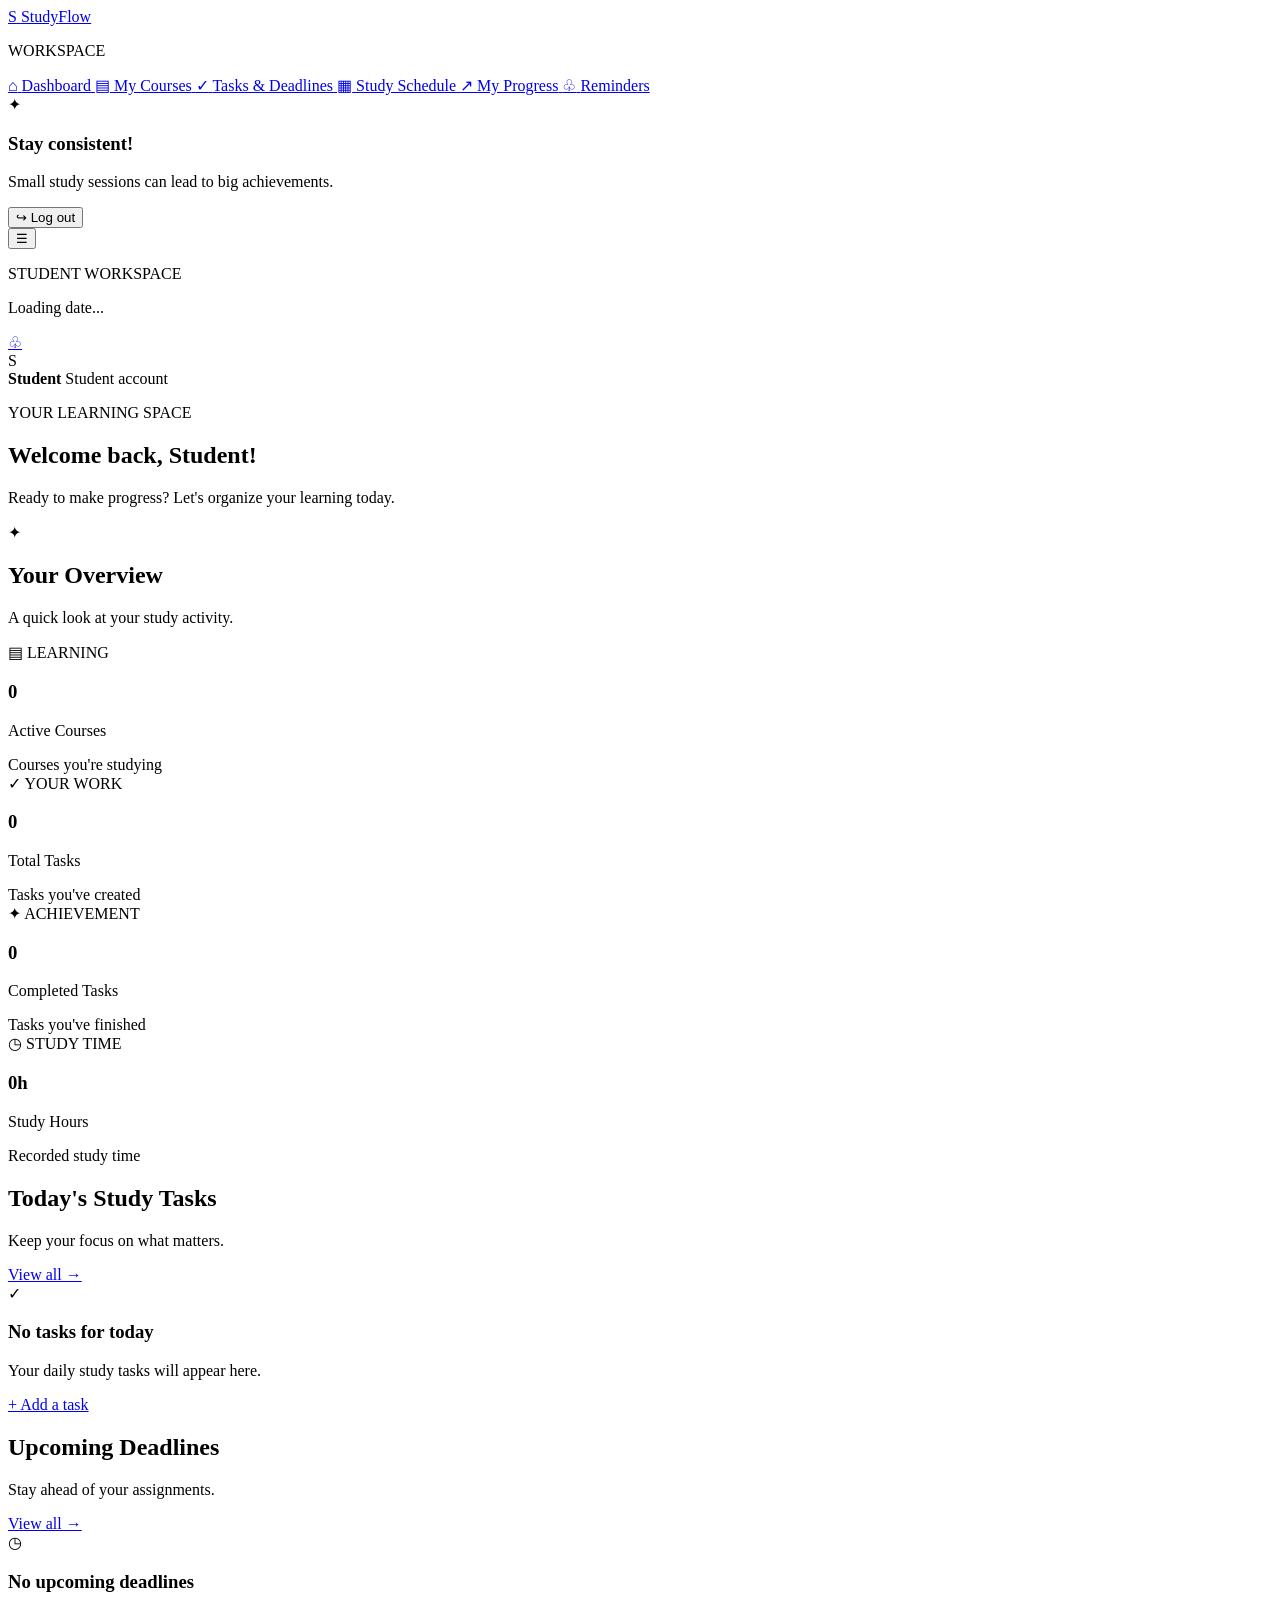
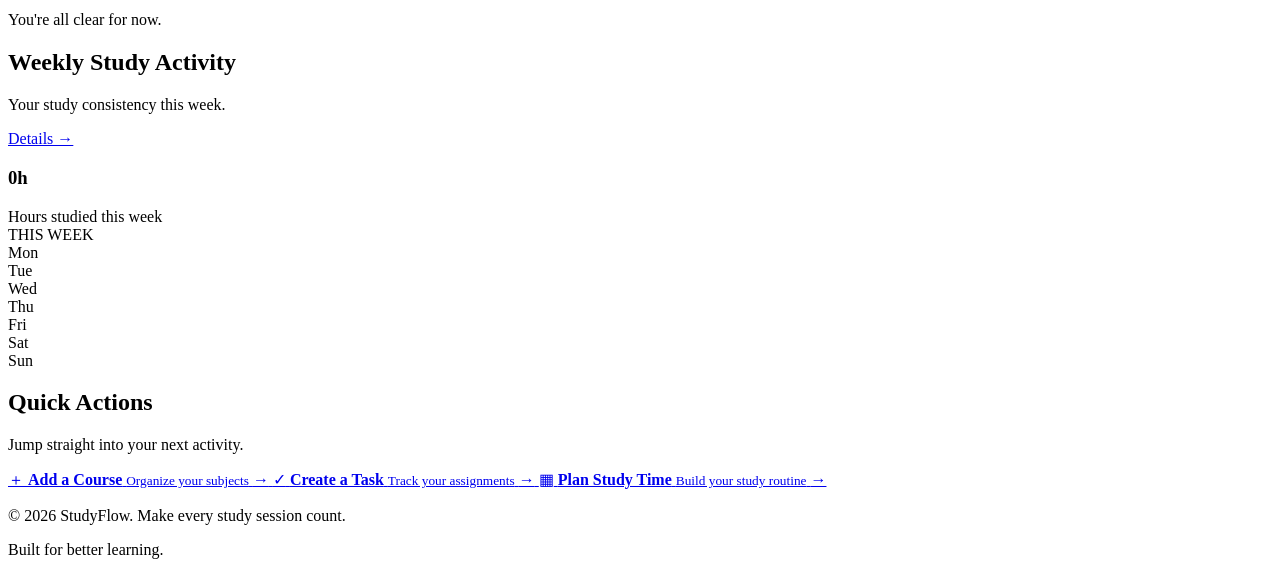
==== pages/dashboard.html @ 158f88f8 "pages of my project" ====
<!DOCTYPE html>
<html lang="en">
<head>
    <meta charset="UTF-8">
    <meta name="viewport" content="width=device-width, initial-scale=1.0">
    <meta name="description" content="Your personal StudyFlow student dashboard.">
    <title>Dashboard | StudyFlow</title>

    <link rel="stylesheet" href="../css/style.css">
    <link rel="stylesheet" href="../css/components.css">
    <link rel="stylesheet" href="../css/dashboard.css">
    <link rel="stylesheet" href="../css/responsive.css">

    <script src="../js/storage.js" defer></script>
    <script src="../js/dashboard.js" defer></script>
</head>
<body class="dashboard-body">

    <div class="dashboard-layout">

        <aside class="sidebar" id="sidebar">
            <a href="../index.html" class="sidebar-brand">
                <span class="brand-mark">S</span>
                <span>Study<span class="brand-accent">Flow</span></span>
            </a>

            <div class="sidebar-section">
                <p class="sidebar-label">WORKSPACE</p>

                <nav class="sidebar-nav">
                    <a href="dashboard.html" class="nav-link active">
                        <span class="nav-icon">⌂</span>
                        <span>Dashboard</span>
                    </a>

                    <a href="courses.html" class="nav-link">
                        <span class="nav-icon">▤</span>
                        <span>My Courses</span>
                    </a>

                    <a href="tasks.html" class="nav-link">
                        <span class="nav-icon">✓</span>
                        <span>Tasks & Deadlines</span>
                    </a>

                    <a href="schedule.html" class="nav-link">
                        <span class="nav-icon">▦</span>
                        <span>Study Schedule</span>
                    </a>

                    <a href="progress.html" class="nav-link">
                        <span class="nav-icon">↗</span>
                        <span>My Progress</span>
                    </a>

                    <a href="reminders.html" class="nav-link">
                        <span class="nav-icon">♧</span>
                        <span>Reminders</span>
                    </a>
                </nav>
            </div>

            <div class="sidebar-bottom">
                <div class="sidebar-help">
                    <div class="help-icon">✦</div>
                    <h3>Stay consistent!</h3>
                    <p>Small study sessions can lead to big achievements.</p>
                </div>

                <button class="logout-button" id="logout-button" type="button">
                    <span class="nav-icon">↪</span>
                    <span>Log out</span>
                </button>
            </div>
        </aside>


        <main class="dashboard-main">

            <header class="dashboard-topbar">
                <div class="topbar-left">
                    <button class="menu-toggle" id="menu-toggle"
                            type="button" aria-label="Toggle navigation">
                        ☰
                    </button>

                    <div>
                        <p class="topbar-eyebrow">STUDENT WORKSPACE</p>
                        <p class="topbar-date" id="current-date">Loading date...</p>
                    </div>
                </div>

                <div class="topbar-right">
                    <a href="reminders.html" class="notification-button"
                        aria-label="View reminders">♧</a>

                    <div class="profile-mini">
                        <div class="profile-avatar" id="profile-avatar">S</div>
                        <div class="profile-info">
                            <strong id="profile-name">Student</strong>
                            <span>Student account</span>
                        </div>
                    </div>
                </div>
            </header>

            <div class="dashboard-content">

                <section class="welcome-section">
                    <div>
                        <p class="section-eyebrow">YOUR LEARNING SPACE</p>
                        <h1>Welcome back, <span id="welcome-name">Student</span>!</h1>
                        <p class="welcome-description">
                            Ready to make progress? Let's organize your learning today.
                        </p>
                    </div>

                    <div class="welcome-decoration">
                        <span class="decoration-star">✦</span>
                        <span class="decoration-circle"></span>
                        <span class="decoration-line"></span>
                    </div>
                </section>


                <section class="overview-section">
                    <div class="section-heading">
                        <div>
                            <h2>Your Overview</h2>
                            <p>A quick look at your study activity.</p>
                        </div>
                    </div>

                    <div class="stats-grid">

                        <article class="stat-card">
                            <div class="stat-top">
                                <span class="stat-icon mint">▤</span>
                                <span class="stat-caption">LEARNING</span>
                            </div>
                            <h3 id="total-courses">0</h3>
                            <p>Active Courses</p>
                            <span class="stat-note">Courses you're studying</span>
                        </article>

                        <article class="stat-card">
                            <div class="stat-top">
                                <span class="stat-icon purple">✓</span>
                                <span class="stat-caption">YOUR WORK</span>
                            </div>
                            <h3 id="total-tasks">0</h3>
                            <p>Total Tasks</p>
                            <span class="stat-note">Tasks you've created</span>
                        </article>

                        <article class="stat-card">
                            <div class="stat-top">
                                <span class="stat-icon orange">✦</span>
                                <span class="stat-caption">ACHIEVEMENT</span>
                            </div>
                            <h3 id="completed-tasks">0</h3>
                            <p>Completed Tasks</p>
                            <span class="stat-note">Tasks you've finished</span>
                        </article>

                        <article class="stat-card">
                            <div class="stat-top">
                                <span class="stat-icon blue">◷</span>
                                <span class="stat-caption">STUDY TIME</span>
                            </div>
                            <h3 id="study-hours">0h</h3>
                            <p>Study Hours</p>
                            <span class="stat-note">Recorded study time</span>
                        </article>

                    </div>
                </section>

                <div class="dashboard-grid">

                    <section class="dashboard-panel today-panel">
                        <div class="panel-heading">
                            <div>
                                <h2>Today's Study Tasks</h2>
                                <p>Keep your focus on what matters.</p>
                            </div>
                            <a href="tasks.html" class="panel-link">View all →</a>
                        </div>

                        <div class="empty-state" id="today-empty">
                            <div class="empty-state-icon">✓</div>
                            <h3>No tasks for today</h3>
                            <p>Your daily study tasks will appear here.</p>
                            <a href="tasks.html" class="btn btn-primary">
                                + Add a task
                            </a>
                        </div>

                        <div class="task-list" id="today-task-list"></div>
                    </section>

                    <section class="dashboard-panel deadlines-panel">
                        <div class="panel-heading">
                            <div>
                                <h2>Upcoming Deadlines</h2>
                                <p>Stay ahead of your assignments.</p>
                            </div>
                            <a href="tasks.html" class="panel-link">View all →</a>
                        </div>

                        <div class="empty-state compact-empty" id="deadlines-empty">
                            <div class="empty-state-icon">◷</div>
                            <h3>No upcoming deadlines</h3>
                            <p>You're all clear for now.</p>
                        </div>

                        <div class="deadline-list" id="deadline-list"></div>
                    </section>

                    <section class="dashboard-panel progress-panel">
                        <div class="panel-heading">
                            <div>
                                <h2>Weekly Study Activity</h2>
                                <p>Your study consistency this week.</p>
                            </div>
                            <a href="progress.html" class="panel-link">Details →</a>
                        </div>

                        <div class="weekly-summary">
                            <div>
                                <h3 id="weekly-hours">0h</h3>
                                <span>Hours studied this week</span>
                            </div>
                            <span class="weekly-badge">THIS WEEK</span>
                        </div>

                        <div class="weekly-chart" id="weekly-chart">
                            <div class="chart-column">
                                <div class="chart-track"><span style="height:0%"></span></div>
                                <span>Mon</span>
                            </div>
                            <div class="chart-column">
                                <div class="chart-track"><span style="height:0%"></span></div>
                                <span>Tue</span>
                            </div>
                            <div class="chart-column">
                                <div class="chart-track"><span style="height:0%"></span></div>
                                <span>Wed</span>
                            </div>
                            <div class="chart-column">
                                <div class="chart-track"><span style="height:0%"></span></div>
                                <span>Thu</span>
                            </div>
                            <div class="chart-column">
                                <div class="chart-track"><span style="height:0%"></span></div>
                                <span>Fri</span>
                            </div>
                            <div class="chart-column">
                                <div class="chart-track"><span style="height:0%"></span></div>
                                <span>Sat</span>
                            </div>
                            <div class="chart-column">
                                <div class="chart-track"><span style="height:0%"></span></div>
                                <span>Sun</span>
                            </div>
                        </div>
                    </section>

                    <section class="dashboard-panel quick-panel">
                        <div class="panel-heading">
                            <div>
                                <h2>Quick Actions</h2>
                                <p>Jump straight into your next activity.</p>
                            </div>
                        </div>

                        <div class="quick-actions">
                            <a href="courses.html" class="quick-action">
                                <span class="quick-action-icon mint">＋</span>
                                <span>
                                    <strong>Add a Course</strong>
                                    <small>Organize your subjects</small>
                                </span>
                                <span class="quick-arrow">→</span>
                            </a>

                            <a href="tasks.html" class="quick-action">
                                <span class="quick-action-icon purple">✓</span>
                                <span>
                                    <strong>Create a Task</strong>
                                    <small>Track your assignments</small>
                                </span>
                                <span class="quick-arrow">→</span>
                            </a>

                            <a href="schedule.html" class="quick-action">
                                <span class="quick-action-icon orange">▦</span>
                                <span>
                                    <strong>Plan Study Time</strong>
                                    <small>Build your study routine</small>
                                </span>
                                <span class="quick-arrow">→</span>
                            </a>
                        </div>
                    </section>

                </div>

                <footer class="dashboard-footer">
                    <p>© 2026 StudyFlow. Make every study session count.</p>
                    <span>Built for better learning.</span>
                </footer>

            </div>
        </main>
    </div>

    <div class="sidebar-overlay" id="sidebar-overlay"></div>

</body>
</html>
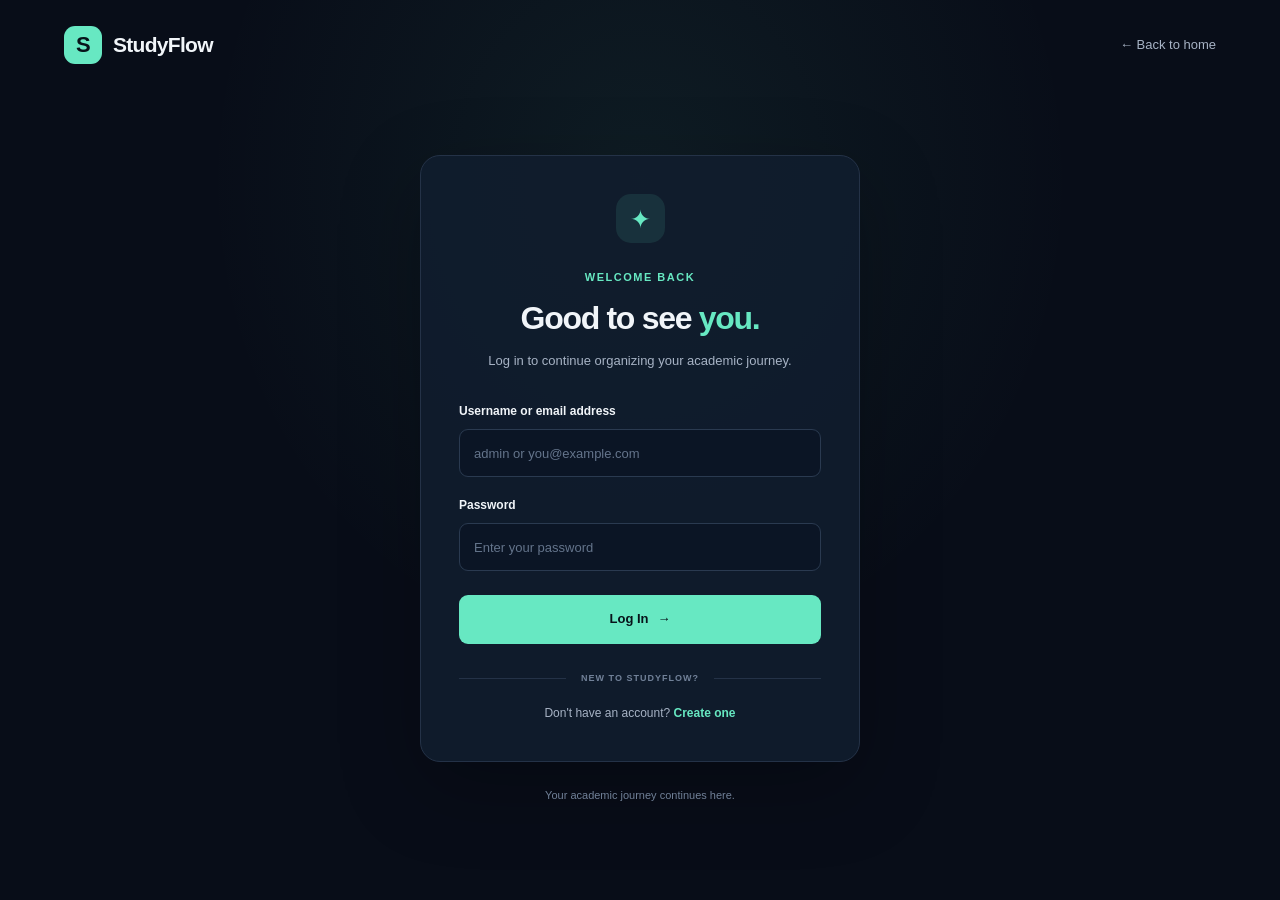
==== commit 304412a5: "some updated files" ====
--- a/pages/dashboard.html
+++ b/pages/dashboard.html
@@ -1,4 +1,3 @@
-
 <!DOCTYPE html>
 <html lang="en">
 <head>
--- a/css/style.css
+++ b/css/style.css
@@ -0,0 +1,554 @@
+:root {
+    --bg-primary: #080D18;
+    --bg-secondary: #0D1524;
+    --bg-card: #111D2E;
+    --bg-elevated: #17243A;
+
+    --accent: #67E8C2;
+    --accent-hover: #4FD8AF;
+
+    --text-primary: #F1F5F9;
+    --text-secondary: #A7B3C5;
+    --text-muted: #718198;
+
+    --border: #243247;
+
+    --purple: #A78BFA;
+    --orange: #FDBA74;
+    --blue: #7DD3FC;
+    --pink: #FDA4AF;
+
+    --font-main: 'Inter', 'Segoe UI', Arial, sans-serif;
+
+    --radius-sm: 8px;
+    --radius-md: 14px;
+    --radius-lg: 20px;
+
+    --transition: 0.25s ease;
+}
+
+
+* {
+    margin: 0;
+    padding: 0;
+    box-sizing: border-box;
+}
+
+html {
+    scroll-behavior: smooth;
+}
+
+body {
+    font-family: var(--font-main);
+    background: var(--bg-primary);
+    color: var(--text-primary);
+    line-height: 1.6;
+    min-height: 100vh;
+}
+
+a {
+    text-decoration: none;
+    color: inherit;
+}
+
+button,
+input {
+    font: inherit;
+}
+
+button,
+a {
+    -webkit-tap-highlight-color: transparent;
+}
+
+.container {
+    width: min(1180px, 90%);
+    margin: 0 auto;
+}
+
+.section-padding {
+    padding: 100px 0;
+}
+
+.text-accent {
+    color: var(--accent);
+}
+
+
+.site-header {
+    border-bottom: 1px solid rgba(255, 255, 255, 0.06);
+    background: rgba(8, 13, 24, 0.92);
+    position: sticky;
+    top: 0;
+    z-index: 100;
+    backdrop-filter: blur(16px);
+}
+
+.navbar {
+    min-height: 82px;
+    display: flex;
+    justify-content: space-between;
+    align-items: center;
+    gap: 25px;
+}
+
+.brand {
+    display: inline-flex;
+    align-items: center;
+    gap: 11px;
+    font-size: 21px;
+    font-weight: 750;
+    letter-spacing: -0.7px;
+}
+
+.brand-icon {
+    width: 38px;
+    height: 38px;
+    display: grid;
+    place-items: center;
+    border-radius: 11px;
+    background: var(--accent);
+    color: #07131A;
+    font-size: 22px;
+    font-weight: 800;
+}
+
+.nav-links {
+    display: flex;
+    align-items: center;
+    gap: 35px;
+}
+
+.nav-links a {
+    font-size: 14px;
+    color: var(--text-secondary);
+    transition: var(--transition);
+}
+
+.nav-links a:hover {
+    color: var(--accent);
+}
+
+.nav-actions {
+    display: flex;
+    align-items: center;
+    gap: 12px;
+}
+
+
+.hero {
+    min-height: 660px;
+    display: grid;
+    grid-template-columns: 1fr 1.05fr;
+    align-items: center;
+    gap: 55px;
+    padding-top: 80px;
+    padding-bottom: 90px;
+}
+
+.hero-content {
+    max-width: 550px;
+}
+
+.eyebrow {
+    display: inline-flex;
+    align-items: center;
+    gap: 9px;
+    color: var(--accent);
+    font-size: 11px;
+    font-weight: 750;
+    letter-spacing: 1.4px;
+    margin-bottom: 25px;
+}
+
+.status-dot {
+    width: 8px;
+    height: 8px;
+    border-radius: 50%;
+    background: var(--accent);
+    box-shadow: 0 0 12px rgba(103, 232, 194, 0.6);
+}
+
+.hero h1 {
+    font-size: clamp(42px, 5.2vw, 67px);
+    line-height: 1.12;
+    letter-spacing: -3px;
+    font-weight: 800;
+    margin-bottom: 24px;
+}
+
+.hero-description {
+    color: var(--text-secondary);
+    font-size: 16px;
+    max-width: 490px;
+    line-height: 1.9;
+    margin-bottom: 32px;
+}
+
+.hero-actions {
+    display: flex;
+    flex-wrap: wrap;
+    gap: 13px;
+}
+
+.hero-note {
+    display: flex;
+    align-items: center;
+    gap: 10px;
+    color: var(--text-muted);
+    font-size: 12px;
+    margin-top: 28px;
+}
+
+.note-check {
+    color: var(--accent);
+    font-weight: bold;
+    font-size: 17px;
+}
+
+
+.hero-preview {
+    position: relative;
+    min-width: 0;
+}
+
+.preview-window {
+    background: #0D1728;
+    border: 1px solid #26374D;
+    border-radius: 19px;
+    overflow: hidden;
+    box-shadow: 0 30px 90px rgba(0, 0, 0, 0.35);
+    transform: perspective(1200px) rotateY(-3deg);
+}
+
+.preview-topbar {
+    height: 53px;
+    border-bottom: 1px solid var(--border);
+    display: flex;
+    align-items: center;
+    justify-content: space-between;
+    padding: 0 19px;
+}
+
+.window-dots {
+    display: flex;
+    gap: 6px;
+}
+
+.window-dots span {
+    width: 8px;
+    height: 8px;
+    background: #40516A;
+    border-radius: 50%;
+}
+
+.preview-label,
+.preview-muted {
+    color: var(--text-muted);
+    font-size: 9px;
+    letter-spacing: 1px;
+    font-weight: 700;
+}
+
+.preview-avatar {
+    width: 27px;
+    height: 27px;
+    display: grid;
+    place-items: center;
+    background: var(--accent);
+    color: #07131A;
+    border-radius: 50%;
+    font-weight: 800;
+    font-size: 12px;
+}
+
+.preview-body {
+    padding: 24px;
+}
+
+.preview-greeting {
+    margin-bottom: 22px;
+}
+
+.preview-greeting h3 {
+    font-size: 19px;
+    margin: 5px 0;
+}
+
+.preview-greeting p {
+    color: var(--text-muted);
+    font-size: 11px;
+}
+
+.preview-stats {
+    display: grid;
+    grid-template-columns: repeat(3, 1fr);
+    gap: 10px;
+    margin-bottom: 15px;
+}
+
+.stat-card {
+    display: flex;
+    flex-direction: column;
+    gap: 5px;
+    background: #142238;
+    border: 1px solid #26374D;
+    padding: 13px;
+    border-radius: 11px;
+}
+
+.stat-icon {
+    font-size: 17px;
+    font-weight: bold;
+}
+
+.mint { color: var(--accent); }
+.purple { color: var(--purple); }
+.orange { color: var(--orange); }
+.blue { color: var(--blue); }
+.pink { color: var(--pink); }
+
+.stat-card strong {
+    font-size: 23px;
+}
+
+.stat-card > span:last-child {
+    color: var(--text-muted);
+    font-size: 9px;
+}
+
+.preview-lower {
+    display: grid;
+    grid-template-columns: 0.85fr 1.15fr;
+    gap: 12px;
+}
+
+.preview-panel {
+    background: #142238;
+    border: 1px solid #26374D;
+    padding: 14px;
+    border-radius: 11px;
+    min-width: 0;
+}
+
+.panel-heading {
+    display: flex;
+    justify-content: space-between;
+    gap: 5px;
+    margin-bottom: 17px;
+}
+
+.panel-heading strong {
+    font-size: 11px;
+}
+
+.panel-heading span {
+    color: var(--text-muted);
+    font-size: 9px;
+}
+
+.progress-number {
+    display: flex;
+    align-items: baseline;
+    gap: 7px;
+    margin-bottom: 10px;
+}
+
+.progress-number strong {
+    font-size: 28px;
+}
+
+.progress-number span,
+.progress-caption {
+    color: var(--text-muted);
+    font-size: 9px;
+}
+
+.progress-track {
+    height: 6px;
+    background: #293B50;
+    border-radius: 20px;
+    overflow: hidden;
+}
+
+.progress-fill {
+    height: 100%;
+    width: 78%;
+    background: var(--accent);
+    border-radius: inherit;
+}
+
+.progress-caption {
+    margin-top: 12px;
+}
+
+.mini-task {
+    display: flex;
+    align-items: center;
+    gap: 8px;
+    margin-top: 15px;
+}
+
+.task-marker {
+    width: 7px;
+    height: 7px;
+    border-radius: 50%;
+    background: var(--accent);
+    flex-shrink: 0;
+}
+
+.purple-marker {
+    background: var(--purple);
+}
+
+.mini-task div {
+    flex: 1;
+    min-width: 0;
+}
+
+.mini-task strong,
+.mini-task small {
+    display: block;
+}
+
+.mini-task strong {
+    font-size: 9px;
+}
+
+.mini-task small {
+    font-size: 8px;
+    color: var(--text-muted);
+}
+
+.task-date {
+    font-size: 8px;
+    color: var(--orange);
+    white-space: nowrap;
+}
+
+.floating-note {
+    position: absolute;
+    bottom: -23px;
+    left: -28px;
+    display: flex;
+    align-items: center;
+    gap: 12px;
+    padding: 14px 18px;
+    background: #17283A;
+    border: 1px solid #345146;
+    border-radius: 13px;
+    box-shadow: 0 15px 35px rgba(0, 0, 0, 0.3);
+}
+
+.floating-check {
+    display: grid;
+    place-items: center;
+    width: 31px;
+    height: 31px;
+    border-radius: 9px;
+    background: rgba(103, 232, 194, 0.14);
+    color: var(--accent);
+}
+
+.floating-note strong,
+.floating-note small {
+    display: block;
+}
+
+.floating-note strong {
+    font-size: 11px;
+}
+
+.floating-note small {
+    color: var(--text-muted);
+    font-size: 9px;
+}
+
+
+.features-section {
+    background: var(--bg-secondary);
+    border-top: 1px solid rgba(255, 255, 255, 0.04);
+    border-bottom: 1px solid rgba(255, 255, 255, 0.04);
+}
+
+.section-heading {
+    max-width: 650px;
+    margin: 0 auto 50px;
+    text-align: center;
+}
+
+.section-label {
+    color: var(--accent);
+    font-size: 11px;
+    font-weight: 750;
+    letter-spacing: 1.5px;
+}
+
+.section-heading h2,
+.about-content h2 {
+    font-size: clamp(30px, 4vw, 43px);
+    line-height: 1.25;
+    letter-spacing: -1.5px;
+    margin: 13px 0;
+}
+
+.section-heading p,
+.about-content p {
+    color: var(--text-secondary);
+    font-size: 14px;
+    line-height: 1.9;
+}
+
+.feature-grid {
+    display: grid;
+    grid-template-columns: repeat(3, 1fr);
+    gap: 18px;
+}
+
+
+.about-section {
+    background:
+        radial-gradient(ellipse at 50% 100%, rgba(103, 232, 194, 0.07), transparent 65%),
+        var(--bg-primary);
+    text-align: center;
+}
+
+.about-content {
+    max-width: 700px;
+}
+
+.about-content p {
+    max-width: 580px;
+    margin: 0 auto 30px;
+}
+
+
+.site-footer {
+    border-top: 1px solid var(--border);
+    padding: 28px 0;
+    background: #070B13;
+}
+
+.footer-content {
+    display: flex;
+    align-items: center;
+    justify-content: space-between;
+    gap: 20px;
+    flex-wrap: wrap;
+}
+
+.footer-content .brand {
+    font-size: 17px;
+}
+
+.footer-content .brand-icon {
+    width: 31px;
+    height: 31px;
+    font-size: 18px;
+}
+
+.footer-content p,
+.copyright {
+    color: var(--text-muted);
+    font-size: 11px;
+}
--- a/css/components.css
+++ b/css/components.css
@@ -0,0 +1,2993 @@
+.btn {
+    display: inline-flex;
+    align-items: center;
+    justify-content: center;
+    gap: 9px;
+    padding: 10px 17px;
+    border: 1px solid transparent;
+    border-radius: 9px;
+    font-size: 13px;
+    font-weight: 650;
+    cursor: pointer;
+    transition: 0.25s ease;
+}
+
+.btn-primary {
+    background: var(--accent);
+    color: #07131A;
+}
+
+.btn-primary:hover {
+    background: var(--accent-hover);
+    transform: translateY(-2px);
+    box-shadow: 0 8px 25px rgba(103, 232, 194, 0.15);
+}
+
+.btn-outline {
+    border-color: var(--border);
+    color: var(--text-primary);
+    background: transparent;
+}
+
+.btn-outline:hover {
+    border-color: var(--accent);
+    color: var(--accent);
+}
+
+.btn-ghost {
+    border-color: var(--border);
+    color: var(--text-primary);
+    background: transparent;
+}
+
+.btn-ghost:hover {
+    background: var(--bg-elevated);
+    border-color: #40516A;
+}
+
+.btn-large {
+    padding: 14px 21px;
+    font-size: 14px;
+}
+
+
+.feature-card {
+    padding: 27px;
+    background: var(--bg-card);
+    border: 1px solid var(--border);
+    border-radius: var(--radius-lg);
+    transition: 0.25s ease;
+}
+
+.feature-card:hover {
+    transform: translateY(-5px);
+    border-color: rgba(103, 232, 194, 0.4);
+    background: #142238;
+}
+
+.feature-icon {
+    width: 45px;
+    height: 45px;
+    display: grid;
+    place-items: center;
+    border-radius: 12px;
+    background: var(--bg-elevated);
+    font-size: 21px;
+    margin-bottom: 20px;
+}
+
+.feature-icon.purple {
+    background: rgba(167, 139, 250, 0.12);
+}
+
+.feature-icon.orange {
+    background: rgba(253, 186, 116, 0.12);
+}
+
+.feature-icon.blue {
+    background: rgba(125, 211, 252, 0.12);
+}
+
+.feature-icon.pink {
+    background: rgba(253, 164, 175, 0.12);
+}
+
+.feature-card h3 {
+    font-size: 16px;
+    margin-bottom: 10px;
+}
+
+.feature-card p {
+    color: var(--text-secondary);
+    font-size: 13px;
+    line-height: 1.8;
+}
+
+
+
+
+.courses-page {
+    min-height: 100vh;
+}
+
+.courses-page .dashboard-layout {
+    display: flex;
+    min-height: 100vh;
+}
+
+.courses-page .sidebar {
+    width: 250px;
+    min-width: 250px;
+    min-height: 100vh;
+    display: flex;
+    flex-direction: column;
+    padding: 28px 18px;
+    background: var(--bg-secondary);
+    border-right: 1px solid var(--border);
+}
+
+.courses-page .sidebar-brand {
+    display: flex;
+    align-items: center;
+    gap: 11px;
+    color: var(--text-primary);
+    font-size: 19px;
+    font-weight: 750;
+    text-decoration: none;
+    margin: 0 0 42px 5px;
+}
+
+.courses-page .brand-mark {
+    width: 35px;
+    height: 35px;
+    display: grid;
+    place-items: center;
+    border-radius: 11px;
+    background: var(--accent);
+    color: #080D18;
+    font-weight: 800;
+}
+
+.courses-page .sidebar-section-label {
+    margin: 0 0 13px 10px;
+    color: var(--text-muted);
+    font-size: 10px;
+    font-weight: 750;
+    letter-spacing: 1.2px;
+}
+
+.courses-page .sidebar-nav {
+    display: grid;
+    gap: 7px;
+}
+
+.courses-page .sidebar-link {
+    display: flex;
+    align-items: center;
+    gap: 13px;
+    padding: 12px 13px;
+    border-radius: 9px;
+    color: var(--text-secondary);
+    text-decoration: none;
+    font-size: 13px;
+    font-weight: 550;
+    transition: 0.2s ease;
+}
+
+.courses-page .sidebar-link:hover,
+.courses-page .sidebar-link.active {
+    background: rgba(103, 232, 194, 0.09);
+    color: var(--accent);
+}
+
+.courses-page .nav-icon {
+    width: 19px;
+    text-align: center;
+    font-size: 17px;
+}
+
+.courses-page .sidebar-bottom {
+    margin-top: auto;
+    padding-top: 22px;
+    border-top: 1px solid var(--border);
+}
+
+.courses-page .sidebar-user {
+    display: flex;
+    align-items: center;
+    gap: 11px;
+    margin-bottom: 16px;
+}
+
+.courses-page .user-avatar {
+    width: 37px;
+    height: 37px;
+    display: grid;
+    place-items: center;
+    border-radius: 50%;
+    background: rgba(103, 232, 194, 0.14);
+    color: var(--accent);
+    font-weight: 750;
+}
+
+.courses-page .sidebar-user-info {
+    display: grid;
+    gap: 4px;
+    min-width: 0;
+}
+
+.courses-page .sidebar-user-info strong {
+    overflow: hidden;
+    color: var(--text-primary);
+    font-size: 12px;
+    text-overflow: ellipsis;
+    white-space: nowrap;
+}
+
+.courses-page .sidebar-user-info span {
+    color: var(--text-muted);
+    font-size: 11px;
+}
+
+.courses-page .sidebar-logout {
+    width: 100%;
+    padding: 10px;
+    border: 0;
+    border-radius: 8px;
+    background: transparent;
+    color: var(--text-secondary);
+    text-align: left;
+    cursor: pointer;
+}
+
+.courses-page .sidebar-logout:hover {
+    background: rgba(253, 164, 175, 0.08);
+    color: var(--pink);
+}
+
+.courses-page .dashboard-main {
+    flex: 1;
+    min-width: 0;
+    padding: 34px clamp(20px, 4vw, 55px);
+}
+
+.courses-page .dashboard-topbar,
+.courses-page .courses-list-heading,
+.courses-page .course-form-heading {
+    display: flex;
+    align-items: center;
+    justify-content: space-between;
+    gap: 20px;
+}
+
+.courses-page .topbar-label,
+.courses-page .course-stat-label {
+    margin: 0 0 8px;
+    color: var(--text-muted);
+    font-size: 10px;
+    font-weight: 750;
+    letter-spacing: 1.1px;
+}
+
+.courses-page .dashboard-topbar h1 {
+    margin: 0;
+    color: var(--text-primary);
+    font-size: clamp(25px, 3vw, 32px);
+}
+
+.courses-page .courses-intro {
+    margin: 34px 0 22px;
+}
+
+.courses-page .courses-intro h2,
+.courses-page .courses-list-heading h2,
+.courses-page .course-form-heading h2 {
+    margin: 0 0 7px;
+    color: var(--text-primary);
+    font-size: 18px;
+}
+
+.courses-page .courses-intro p,
+.courses-page .courses-list-heading p,
+.courses-page .course-form-heading p {
+    margin: 0;
+    color: var(--text-muted);
+    font-size: 13px;
+}
+
+.courses-page .course-stat-grid {
+    display: grid;
+    grid-template-columns: repeat(2, minmax(0, 1fr));
+    gap: 17px;
+    margin-bottom: 35px;
+}
+
+.courses-page .course-stat-card {
+    padding: 22px;
+    border: 1px solid var(--border);
+    border-radius: 13px;
+    background: var(--bg-card);
+}
+
+.courses-page .course-stat-card strong {
+    display: block;
+    margin: 4px 0 7px;
+    color: var(--text-primary);
+    font-size: 29px;
+}
+
+.courses-page .course-stat-note {
+    color: var(--text-muted);
+    font-size: 12px;
+}
+
+.courses-page .course-form-panel {
+    margin-bottom: 35px;
+    padding: 24px;
+    border: 1px solid var(--border);
+    border-radius: 14px;
+    background: var(--bg-card);
+}
+
+.courses-page .course-form-panel[hidden] {
+    display: none;
+}
+
+.courses-page .icon-button {
+    width: 34px;
+    height: 34px;
+    border: 1px solid var(--border);
+    border-radius: 8px;
+    background: transparent;
+    color: var(--text-secondary);
+    font-size: 22px;
+    cursor: pointer;
+}
+
+.courses-page .course-form-grid {
+    display: grid;
+    grid-template-columns: repeat(2, minmax(0, 1fr));
+    gap: 18px;
+    margin-top: 24px;
+}
+
+.courses-page .form-field {
+    display: grid;
+    gap: 8px;
+}
+
+.courses-page .form-field-full {
+    grid-column: 1 / -1;
+}
+
+.courses-page .form-field label {
+    color: var(--text-secondary);
+    font-size: 12px;
+    font-weight: 650;
+}
+
+.courses-page .form-field input,
+.courses-page .form-field textarea,
+.courses-page .course-search input {
+    width: 100%;
+    padding: 12px 13px;
+    border: 1px solid var(--border);
+    border-radius: 8px;
+    outline: none;
+    background: var(--bg-secondary);
+    color: var(--text-primary);
+    font: inherit;
+    font-size: 13px;
+}
+
+.courses-page .form-field input:focus,
+.courses-page .form-field textarea:focus,
+.courses-page .course-search input:focus {
+    border-color: var(--accent);
+}
+
+.courses-page .form-field textarea {
+    resize: vertical;
+}
+
+.courses-page .course-form-message {
+    min-height: 18px;
+    margin: 12px 0 0;
+    font-size: 12px;
+}
+
+.courses-page .course-form-message.error {
+    color: var(--pink);
+}
+
+.courses-page .course-form-message.success {
+    color: var(--accent);
+}
+
+.courses-page .course-form-actions {
+    display: flex;
+    justify-content: flex-end;
+    gap: 10px;
+    margin-top: 18px;
+}
+
+.courses-page .courses-list-heading {
+    margin-bottom: 20px;
+}
+
+.courses-page .course-search {
+    position: relative;
+    width: min(260px, 100%);
+}
+
+.courses-page .course-search span {
+    position: absolute;
+    top: 8px;
+    left: 12px;
+    color: var(--text-muted);
+    font-size: 20px;
+}
+
+.courses-page .course-search input {
+    padding-left: 38px;
+}
+
+.courses-page .course-grid {
+    display: grid;
+    grid-template-columns: repeat(2, minmax(0, 1fr));
+    gap: 17px;
+}
+
+.courses-page .course-card {
+    min-width: 0;
+    padding: 21px;
+    border: 1px solid var(--border);
+    border-radius: 13px;
+    background: var(--bg-card);
+    transition: transform 0.2s ease, border-color 0.2s ease;
+}
+
+.courses-page .course-card:hover {
+    transform: translateY(-3px);
+    border-color: rgba(103, 232, 194, 0.45);
+}
+
+.courses-page .course-card-top {
+    display: flex;
+    align-items: flex-start;
+    justify-content: space-between;
+    gap: 12px;
+}
+
+.courses-page .course-code {
+    display: inline-block;
+    padding: 6px 9px;
+    border-radius: 6px;
+    background: rgba(103, 232, 194, 0.1);
+    color: var(--accent);
+    font-size: 10px;
+    font-weight: 750;
+    letter-spacing: 0.5px;
+}
+
+.courses-page .course-card h3 {
+    margin: 16px 0 8px;
+    color: var(--text-primary);
+    font-size: 16px;
+    overflow-wrap: anywhere;
+}
+
+.courses-page .course-description {
+    min-height: 38px;
+    margin: 0 0 17px;
+    color: var(--text-muted);
+    font-size: 12px;
+    line-height: 1.6;
+    overflow-wrap: anywhere;
+}
+
+.courses-page .course-meta {
+    display: flex;
+    flex-wrap: wrap;
+    gap: 8px 16px;
+    padding-top: 14px;
+    border-top: 1px solid var(--border);
+    color: var(--text-secondary);
+    font-size: 11px;
+}
+
+.courses-page .course-card-actions {
+    display: flex;
+    justify-content: flex-end;
+    gap: 8px;
+    margin-top: 17px;
+}
+
+.courses-page .course-action {
+    padding: 7px 11px;
+    border: 1px solid var(--border);
+    border-radius: 7px;
+    background: transparent;
+    color: var(--text-secondary);
+    font-size: 11px;
+    cursor: pointer;
+}
+
+.courses-page .course-action:hover {
+    border-color: var(--accent);
+    color: var(--accent);
+}
+
+.courses-page .course-action.delete:hover {
+    border-color: var(--pink);
+    color: var(--pink);
+}
+
+.courses-page .courses-empty-state {
+    padding: 55px 20px;
+    border: 1px dashed var(--border);
+    border-radius: 13px;
+    text-align: center;
+}
+
+.courses-page .courses-empty-state[hidden] {
+    display: none;
+}
+
+.courses-page .empty-state-icon {
+    margin-bottom: 14px;
+    color: var(--accent);
+    font-size: 35px;
+}
+
+.courses-page .courses-empty-state h3 {
+    margin: 0 0 8px;
+    color: var(--text-primary);
+}
+
+.courses-page .courses-empty-state p {
+    margin: 0 0 20px;
+    color: var(--text-muted);
+    font-size: 13px;
+}
+
+@media (max-width: 900px) {
+    .courses-page .sidebar {
+        width: 210px;
+        min-width: 210px;
+    }
+
+    .courses-page .course-grid {
+        grid-template-columns: 1fr;
+    }
+}
+
+@media (max-width: 650px) {
+    .courses-page .dashboard-layout {
+        display: block;
+    }
+
+    .courses-page .sidebar {
+        position: relative;
+        top: auto;
+        left: auto;
+        z-index: auto;
+        width: 100%;
+        height: auto;
+        min-width: 0;
+        min-height: auto;
+        padding: 15px;
+        transform: none;
+    }
+
+    .courses-page .sidebar-brand {
+        margin-bottom: 18px;
+    }
+
+    .courses-page .sidebar-nav {
+        grid-template-columns: repeat(2, minmax(0, 1fr));
+    }
+
+    .courses-page .sidebar-bottom {
+        margin-top: 18px;
+        padding-top: 14px;
+    }
+
+    .courses-page .dashboard-main {
+        margin-left: 0;
+        padding: 25px 16px;
+    }
+
+    .courses-page .course-stat-grid,
+    .courses-page .course-form-grid {
+        grid-template-columns: 1fr;
+    }
+
+    .courses-page .form-field-full {
+        grid-column: auto;
+    }
+
+    .courses-page .courses-list-heading {
+        align-items: flex-start;
+        flex-direction: column;
+    }
+
+    .courses-page .course-search {
+        width: 100%;
+    }
+}
+
+
+
+
+
+.tasks-page .tasks-intro {
+    margin: 30px 0 22px;
+}
+
+.tasks-page .tasks-intro h2,
+.tasks-page .tasks-list-heading h2,
+.tasks-page .task-form-heading h2 {
+    margin: 0 0 7px;
+    color: var(--text-primary);
+    font-size: 18px;
+}
+
+.tasks-page .tasks-intro p,
+.tasks-page .tasks-list-heading p,
+.tasks-page .task-form-heading p {
+    margin: 0;
+    color: var(--text-muted);
+    font-size: 13px;
+}
+
+.tasks-page .task-stat-grid {
+    display: grid;
+    grid-template-columns: repeat(4, minmax(0, 1fr));
+    gap: 14px;
+    margin-bottom: 32px;
+}
+
+.tasks-page .task-stat-card {
+    padding: 19px;
+    border: 1px solid var(--border);
+    border-radius: 12px;
+    background: var(--bg-card);
+}
+
+.tasks-page .task-stat-label {
+    color: var(--text-muted);
+    font-size: 10px;
+    font-weight: 750;
+    letter-spacing: 1px;
+}
+
+.tasks-page .task-stat-card strong {
+    display: block;
+    margin: 9px 0 5px;
+    color: var(--text-primary);
+    font-size: 27px;
+}
+
+.tasks-page .task-stat-note {
+    color: var(--text-muted);
+    font-size: 11px;
+}
+
+.tasks-page .task-form-panel {
+    margin-bottom: 32px;
+    padding: 24px;
+    border: 1px solid var(--border);
+    border-radius: 14px;
+    background: var(--bg-card);
+}
+
+.tasks-page .task-form-panel[hidden] {
+    display: none;
+}
+
+.tasks-page .task-form-heading {
+    display: flex;
+    align-items: center;
+    justify-content: space-between;
+    gap: 20px;
+}
+
+.tasks-page .task-form-grid {
+    display: grid;
+    grid-template-columns: repeat(2, minmax(0, 1fr));
+    gap: 18px;
+    margin-top: 24px;
+}
+
+.tasks-page .task-field {
+    display: grid;
+    gap: 8px;
+}
+
+.tasks-page .task-field-full {
+    grid-column: 1 / -1;
+}
+
+.tasks-page .task-field label,
+.tasks-page .task-filter label {
+    color: var(--text-secondary);
+    font-size: 12px;
+    font-weight: 650;
+}
+
+.tasks-page .task-field input,
+.tasks-page .task-field select,
+.tasks-page .task-field textarea,
+.tasks-page .task-filter select,
+.tasks-page .task-search input {
+    width: 100%;
+    min-width: 0;
+    padding: 12px 13px;
+    border: 1px solid var(--border);
+    border-radius: 8px;
+    outline: none;
+    background: var(--bg-secondary);
+    color: var(--text-primary);
+    font: inherit;
+    font-size: 13px;
+}
+
+.tasks-page .task-field input:focus,
+.tasks-page .task-field select:focus,
+.tasks-page .task-field textarea:focus,
+.tasks-page .task-filter select:focus,
+.tasks-page .task-search input:focus {
+    border-color: var(--accent);
+}
+
+.tasks-page .task-field select,
+.tasks-page .task-filter select {
+    cursor: pointer;
+}
+
+.tasks-page .task-field textarea {
+    resize: vertical;
+}
+
+.tasks-page .task-form-message {
+    min-height: 18px;
+    margin: 12px 0 0;
+    font-size: 12px;
+}
+
+.tasks-page .task-form-message.error {
+    color: var(--pink);
+}
+
+.tasks-page .task-form-message.success {
+    color: var(--accent);
+}
+
+.tasks-page .task-form-actions {
+    display: flex;
+    justify-content: flex-end;
+    gap: 10px;
+    margin-top: 18px;
+}
+
+.tasks-page .tasks-list-heading {
+    display: flex;
+    align-items: center;
+    justify-content: space-between;
+    gap: 18px;
+    margin-bottom: 18px;
+}
+
+.tasks-page .task-search {
+    position: relative;
+    width: min(260px, 100%);
+}
+
+.tasks-page .task-search span {
+    position: absolute;
+    top: 8px;
+    left: 12px;
+    color: var(--text-muted);
+    font-size: 20px;
+}
+
+.tasks-page .task-search input {
+    padding-left: 38px;
+}
+
+.tasks-page .task-filter-bar {
+    display: flex;
+    flex-wrap: wrap;
+    gap: 13px;
+    margin-bottom: 20px;
+    padding: 16px;
+    border: 1px solid var(--border);
+    border-radius: 11px;
+    background: var(--bg-card);
+}
+
+.tasks-page .task-filter {
+    display: grid;
+    flex: 1;
+    min-width: 140px;
+    gap: 7px;
+}
+
+.tasks-page .task-filter select {
+    padding: 9px 10px;
+}
+
+.tasks-page .task-list {
+    display: grid;
+    gap: 12px;
+}
+
+.tasks-page .task-list[hidden] {
+    display: none;
+}
+
+.tasks-page .task-item {
+    display: grid;
+    grid-template-columns: auto minmax(0, 1fr) auto;
+    align-items: center;
+    gap: 15px;
+    padding: 18px;
+    border: 1px solid var(--border);
+    border-radius: 12px;
+    background: var(--bg-card);
+    transition: border-color 0.2s ease;
+}
+
+.tasks-page .task-item:hover {
+    border-color: rgba(103, 232, 194, 0.4);
+}
+
+.tasks-page .task-check {
+    width: 19px;
+    height: 19px;
+    accent-color: var(--accent);
+    cursor: pointer;
+}
+
+.tasks-page .task-content {
+    min-width: 0;
+}
+
+.tasks-page .task-title-row {
+    display: flex;
+    flex-wrap: wrap;
+    align-items: center;
+    gap: 9px;
+}
+
+.tasks-page .task-title {
+    margin: 0;
+    color: var(--text-primary);
+    font-size: 14px;
+    overflow-wrap: anywhere;
+}
+
+.tasks-page .task-item.is-completed .task-title {
+    color: var(--text-muted);
+    text-decoration: line-through;
+}
+
+.tasks-page .task-description {
+    margin: 7px 0 9px;
+    color: var(--text-muted);
+    font-size: 12px;
+    line-height: 1.5;
+    overflow-wrap: anywhere;
+}
+
+.tasks-page .task-meta {
+    display: flex;
+    flex-wrap: wrap;
+    gap: 7px 14px;
+    color: var(--text-muted);
+    font-size: 11px;
+}
+
+.tasks-page .task-badge {
+    display: inline-flex;
+    align-items: center;
+    padding: 5px 8px;
+    border-radius: 5px;
+    font-size: 10px;
+    font-weight: 700;
+}
+
+.tasks-page .priority-high {
+    background: rgba(253, 130, 153, 0.12);
+    color: var(--pink);
+}
+
+.tasks-page .priority-medium {
+    background: rgba(253, 186, 116, 0.12);
+    color: var(--orange);
+}
+
+.tasks-page .priority-low {
+    background: rgba(125, 211, 252, 0.12);
+    color: var(--blue);
+}
+
+.tasks-page .status-pending {
+    background: rgba(167, 139, 250, 0.12);
+    color: var(--purple);
+}
+
+.tasks-page .status-in-progress {
+    background: rgba(125, 211, 252, 0.12);
+    color: var(--blue);
+}
+
+.tasks-page .status-completed {
+    background: rgba(103, 232, 194, 0.12);
+    color: var(--accent);
+}
+
+.tasks-page .task-overdue {
+    color: var(--pink);
+    font-weight: 700;
+}
+
+.tasks-page .task-actions {
+    display: flex;
+    flex-wrap: wrap;
+    justify-content: flex-end;
+    gap: 7px;
+}
+
+.tasks-page .task-action {
+    padding: 7px 10px;
+    border: 1px solid var(--border);
+    border-radius: 7px;
+    background: transparent;
+    color: var(--text-secondary);
+    font-size: 11px;
+    cursor: pointer;
+}
+
+.tasks-page .task-action:hover {
+    border-color: var(--accent);
+    color: var(--accent);
+}
+
+.tasks-page .task-action.delete:hover {
+    border-color: var(--pink);
+    color: var(--pink);
+}
+
+.tasks-page .tasks-empty-state {
+    padding: 50px 20px;
+    border: 1px dashed var(--border);
+    border-radius: 13px;
+    text-align: center;
+}
+
+.tasks-page .tasks-empty-state[hidden] {
+    display: none;
+}
+
+.tasks-page .task-empty-icon {
+    margin-bottom: 14px;
+    color: var(--accent);
+    font-size: 36px;
+}
+
+.tasks-page .tasks-empty-state h3 {
+    margin: 0 0 8px;
+    color: var(--text-primary);
+}
+
+.tasks-page .tasks-empty-state p {
+    margin: 0 0 20px;
+    color: var(--text-muted);
+    font-size: 13px;
+}
+
+@media (max-width: 1000px) {
+    .tasks-page .task-stat-grid {
+        grid-template-columns: repeat(2, minmax(0, 1fr));
+    }
+}
+
+@media (max-width: 650px) {
+    .tasks-page .task-form-grid {
+        grid-template-columns: 1fr;
+    }
+
+    .tasks-page .task-field-full {
+        grid-column: auto;
+    }
+
+    .tasks-page .tasks-list-heading {
+        align-items: flex-start;
+        flex-direction: column;
+    }
+
+    .tasks-page .task-search {
+        width: 100%;
+    }
+
+    .tasks-page .task-item {
+        grid-template-columns: auto minmax(0, 1fr);
+    }
+
+    .tasks-page .task-actions {
+        grid-column: 2;
+        justify-content: flex-start;
+    }
+}
+
+
+
+
+
+
+.schedule-page .schedule-intro {
+    margin: 30px 0 22px;
+}
+
+.schedule-page .schedule-intro h2,
+.schedule-page .schedule-content-heading h2,
+.schedule-page .schedule-form-heading h2 {
+    margin: 0 0 7px;
+    color: var(--text-primary);
+    font-size: 18px;
+}
+
+.schedule-page .schedule-intro p,
+.schedule-page .schedule-content-heading p,
+.schedule-page .schedule-form-heading p {
+    margin: 0;
+    color: var(--text-muted);
+    font-size: 13px;
+}
+
+.schedule-page .schedule-summary-grid {
+    display: grid;
+    grid-template-columns: repeat(3, minmax(0, 1fr));
+    gap: 15px;
+    margin-bottom: 32px;
+}
+
+.schedule-page .schedule-summary-card {
+    padding: 20px;
+    border: 1px solid var(--border);
+    border-radius: 12px;
+    background: var(--bg-card);
+}
+
+.schedule-page .schedule-summary-label {
+    color: var(--text-muted);
+    font-size: 10px;
+    font-weight: 750;
+    letter-spacing: 1px;
+}
+
+.schedule-page .schedule-summary-card strong {
+    display: block;
+    margin: 9px 0 5px;
+    color: var(--text-primary);
+    font-size: 27px;
+}
+
+.schedule-page .schedule-summary-note {
+    color: var(--text-muted);
+    font-size: 11px;
+}
+
+.schedule-page .schedule-form-panel {
+    margin-bottom: 32px;
+    padding: 24px;
+    border: 1px solid var(--border);
+    border-radius: 14px;
+    background: var(--bg-card);
+}
+
+.schedule-page .schedule-form-panel[hidden] {
+    display: none;
+}
+
+.schedule-page .schedule-form-heading {
+    display: flex;
+    align-items: center;
+    justify-content: space-between;
+    gap: 20px;
+}
+
+.schedule-page .schedule-form-grid {
+    display: grid;
+    grid-template-columns: repeat(2, minmax(0, 1fr));
+    gap: 18px;
+    margin-top: 24px;
+}
+
+.schedule-page .schedule-field {
+    display: grid;
+    gap: 8px;
+}
+
+.schedule-page .schedule-field-full {
+    grid-column: 1 / -1;
+}
+
+.schedule-page .schedule-field label,
+.schedule-page .schedule-date-control label {
+    color: var(--text-secondary);
+    font-size: 12px;
+    font-weight: 650;
+}
+
+.schedule-page .schedule-field input,
+.schedule-page .schedule-field select,
+.schedule-page .schedule-field textarea,
+.schedule-page .schedule-date-control input {
+    width: 100%;
+    min-width: 0;
+    padding: 12px 13px;
+    border: 1px solid var(--border);
+    border-radius: 8px;
+    outline: none;
+    background: var(--bg-secondary);
+    color: var(--text-primary);
+    font: inherit;
+    font-size: 13px;
+}
+
+.schedule-page .schedule-field input:focus,
+.schedule-page .schedule-field select:focus,
+.schedule-page .schedule-field textarea:focus,
+.schedule-page .schedule-date-control input:focus {
+    border-color: var(--accent);
+}
+
+.schedule-page .schedule-field select {
+    cursor: pointer;
+}
+
+.schedule-page .schedule-field textarea {
+    resize: vertical;
+}
+
+.schedule-page .schedule-form-message {
+    min-height: 18px;
+    margin: 12px 0 0;
+    font-size: 12px;
+}
+
+.schedule-page .schedule-form-message.error {
+    color: var(--pink);
+}
+
+.schedule-page .schedule-form-message.success {
+    color: var(--accent);
+}
+
+.schedule-page .schedule-form-actions {
+    display: flex;
+    justify-content: flex-end;
+    gap: 10px;
+    margin-top: 18px;
+}
+
+.schedule-page .schedule-content {
+    padding: 23px;
+    border: 1px solid var(--border);
+    border-radius: 14px;
+    background: var(--bg-card);
+}
+
+.schedule-page .schedule-content-heading {
+    display: flex;
+    align-items: center;
+    justify-content: space-between;
+    gap: 18px;
+    padding-bottom: 22px;
+    border-bottom: 1px solid var(--border);
+}
+
+.schedule-page .schedule-date-control {
+    display: grid;
+    gap: 7px;
+    width: min(190px, 100%);
+}
+
+.schedule-page .schedule-date-control input {
+    padding: 9px 10px;
+}
+
+.schedule-page .schedule-day-heading {
+    display: flex;
+    align-items: center;
+    justify-content: space-between;
+    gap: 15px;
+    margin: 22px 0 17px;
+}
+
+.schedule-page .schedule-day-label {
+    color: var(--text-muted);
+    font-size: 9px;
+    font-weight: 750;
+    letter-spacing: 1.1px;
+}
+
+.schedule-page .schedule-day-heading h3 {
+    margin: 6px 0 0;
+    color: var(--text-primary);
+    font-size: 17px;
+}
+
+.schedule-page .schedule-today-button {
+    padding: 8px 13px;
+    border: 1px solid var(--border);
+    border-radius: 7px;
+    background: transparent;
+    color: var(--accent);
+    font-size: 11px;
+    cursor: pointer;
+}
+
+.schedule-page .schedule-today-button:hover {
+    border-color: var(--accent);
+}
+
+.schedule-page .schedule-session-list {
+    display: grid;
+    gap: 12px;
+}
+
+.schedule-page .schedule-session-list[hidden] {
+    display: none;
+}
+
+.schedule-page .schedule-session-card {
+    display: grid;
+    grid-template-columns: 105px minmax(0, 1fr) auto;
+    align-items: center;
+    gap: 18px;
+    padding: 17px;
+    border: 1px solid var(--border);
+    border-radius: 11px;
+    background: var(--bg-secondary);
+}
+
+.schedule-page .session-time {
+    display: grid;
+    gap: 5px;
+    padding-right: 14px;
+    border-right: 1px solid var(--border);
+}
+
+.schedule-page .session-time strong {
+    color: var(--accent);
+    font-size: 13px;
+}
+
+.schedule-page .session-time span {
+    color: var(--text-muted);
+    font-size: 10px;
+}
+
+.schedule-page .session-details {
+    min-width: 0;
+}
+
+.schedule-page .session-details h4 {
+    margin: 0 0 7px;
+    color: var(--text-primary);
+    font-size: 14px;
+    overflow-wrap: anywhere;
+}
+
+.schedule-page .session-course {
+    margin: 0 0 7px;
+    color: var(--text-secondary);
+    font-size: 11px;
+}
+
+.schedule-page .session-notes {
+    margin: 0;
+    color: var(--text-muted);
+    font-size: 11px;
+    line-height: 1.5;
+    overflow-wrap: anywhere;
+}
+
+.schedule-page .session-status {
+    display: inline-flex;
+    margin-top: 9px;
+    padding: 5px 8px;
+    border-radius: 5px;
+    font-size: 10px;
+    font-weight: 700;
+}
+
+.schedule-page .session-status.planned {
+    background: rgba(125, 211, 252, 0.12);
+    color: var(--blue);
+}
+
+.schedule-page .session-status.completed {
+    background: rgba(103, 232, 194, 0.12);
+    color: var(--accent);
+}
+
+.schedule-page .session-status.skipped {
+    background: rgba(253, 164, 175, 0.12);
+    color: var(--pink);
+}
+
+.schedule-page .session-actions {
+    display: flex;
+    flex-direction: column;
+    gap: 7px;
+}
+
+.schedule-page .session-action {
+    padding: 7px 10px;
+    border: 1px solid var(--border);
+    border-radius: 7px;
+    background: transparent;
+    color: var(--text-secondary);
+    font-size: 10px;
+    cursor: pointer;
+}
+
+.schedule-page .session-action:hover {
+    border-color: var(--accent);
+    color: var(--accent);
+}
+
+.schedule-page .session-action.delete:hover {
+    border-color: var(--pink);
+    color: var(--pink);
+}
+
+.schedule-page .schedule-empty-state {
+    padding: 45px 20px;
+    text-align: center;
+    border: 1px dashed var(--border);
+    border-radius: 11px;
+}
+
+.schedule-page .schedule-empty-state[hidden] {
+    display: none;
+}
+
+.schedule-page .schedule-empty-icon {
+    margin-bottom: 13px;
+    color: var(--accent);
+    font-size: 36px;
+}
+
+.schedule-page .schedule-empty-state h3 {
+    margin: 0 0 8px;
+    color: var(--text-primary);
+}
+
+.schedule-page .schedule-empty-state p {
+    margin: 0 0 20px;
+    color: var(--text-muted);
+    font-size: 13px;
+}
+
+@media (max-width: 850px) {
+    .schedule-page .schedule-summary-grid {
+        grid-template-columns: repeat(2, minmax(0, 1fr));
+    }
+
+    .schedule-page .schedule-session-card {
+        grid-template-columns: 90px minmax(0, 1fr);
+    }
+
+    .schedule-page .session-actions {
+        grid-column: 2;
+        flex-direction: row;
+    }
+}
+
+@media (max-width: 650px) {
+    .schedule-page .schedule-form-grid {
+        grid-template-columns: 1fr;
+    }
+
+    .schedule-page .schedule-field-full {
+        grid-column: auto;
+    }
+
+    .schedule-page .schedule-content-heading {
+        align-items: flex-start;
+        flex-direction: column;
+    }
+
+    .schedule-page .schedule-date-control {
+        width: 100%;
+    }
+
+    .schedule-page .schedule-session-card {
+        grid-template-columns: 1fr;
+        gap: 12px;
+    }
+
+    .schedule-page .session-time {
+        display: flex;
+        align-items: center;
+        gap: 10px;
+        padding: 0 0 10px;
+        border-right: 0;
+        border-bottom: 1px solid var(--border);
+    }
+
+    .schedule-page .session-actions {
+        grid-column: auto;
+    }
+}
+
+
+
+
+
+
+.progress-page {
+    min-height: 100vh;
+}
+
+.progress-page .progress-intro {
+    margin: 34px 0 22px;
+}
+
+.progress-page .progress-intro h2 {
+    margin: 0 0 7px;
+    color: var(--text-primary);
+    font-size: 18px;
+}
+
+.progress-page .progress-intro p {
+    margin: 0;
+    color: var(--text-muted);
+    font-size: 13px;
+    line-height: 1.7;
+}
+
+
+.progress-page .progress-summary-grid {
+    display: grid;
+    grid-template-columns: repeat(4, minmax(0, 1fr));
+    gap: 14px;
+    margin-bottom: 32px;
+}
+
+.progress-page .progress-summary-card {
+    min-width: 0;
+    padding: 19px;
+    border: 1px solid var(--border);
+    border-radius: 12px;
+    background: var(--bg-card);
+}
+
+.progress-page .progress-summary-label {
+    color: var(--text-muted);
+    font-size: 10px;
+    font-weight: 750;
+    letter-spacing: 1px;
+}
+
+.progress-page .progress-summary-card strong {
+    display: block;
+    margin: 9px 0 5px;
+    color: var(--text-primary);
+    font-size: 27px;
+}
+
+.progress-page .progress-summary-note {
+    color: var(--text-muted);
+    font-size: 11px;
+}
+
+
+.progress-page .progress-overview-grid {
+    display: grid;
+    grid-template-columns: 1.2fr 0.8fr;
+    gap: 17px;
+    margin-bottom: 32px;
+}
+
+.progress-page .progress-panel {
+    min-width: 0;
+    padding: 24px;
+    border: 1px solid var(--border);
+    border-radius: 14px;
+    background: var(--bg-card);
+}
+
+.progress-page .progress-section-heading {
+    display: flex;
+    align-items: center;
+    justify-content: space-between;
+    gap: 15px;
+    margin-bottom: 22px;
+}
+
+.progress-page .progress-section-heading h2 {
+    margin: 0 0 7px;
+    color: var(--text-primary);
+    font-size: 17px;
+}
+
+.progress-page .progress-section-heading p {
+    margin: 0;
+    color: var(--text-muted);
+    font-size: 12px;
+    line-height: 1.6;
+}
+
+
+.progress-page .progress-overall-content {
+    display: flex;
+    align-items: center;
+    justify-content: center;
+    gap: 40px;
+    padding: 8px 0;
+}
+
+.progress-page .progress-ring {
+    --progress-value: 0%;
+
+    width: 165px;
+    height: 165px;
+    flex: 0 0 165px;
+    display: grid;
+    place-items: center;
+    position: relative;
+    border-radius: 50%;
+
+    background: conic-gradient(
+        var(--accent) var(--progress-value),
+        var(--bg-elevated) var(--progress-value)
+    );
+}
+
+.progress-page .progress-ring::before {
+    content: "";
+    position: absolute;
+    width: 128px;
+    height: 128px;
+    border-radius: 50%;
+    background: var(--bg-card);
+}
+
+.progress-page .progress-ring-inner {
+    z-index: 1;
+    display: flex;
+    flex-direction: column;
+    align-items: center;
+    gap: 5px;
+}
+
+.progress-page .progress-ring-inner strong {
+    color: var(--text-primary);
+    font-size: 28px;
+    letter-spacing: -1px;
+}
+
+.progress-page .progress-ring-inner span {
+    color: var(--text-muted);
+    font-size: 11px;
+}
+
+
+.progress-page .progress-breakdown {
+    display: flex;
+    flex-direction: column;
+    gap: 20px;
+    min-width: 145px;
+}
+
+.progress-page .progress-breakdown-item {
+    display: flex;
+    align-items: center;
+    justify-content: space-between;
+    gap: 15px;
+    color: var(--text-secondary);
+    font-size: 12px;
+}
+
+.progress-page .progress-breakdown-item > span {
+    display: flex;
+    align-items: center;
+    gap: 9px;
+}
+
+.progress-page .progress-breakdown-item strong {
+    color: var(--text-primary);
+    font-size: 14px;
+}
+
+.progress-page .progress-dot {
+    width: 9px;
+    height: 9px;
+    display: inline-block;
+    border-radius: 3px;
+}
+
+.progress-page .progress-dot.completed {
+    background: var(--accent);
+}
+
+.progress-page .progress-dot.in-progress {
+    background: var(--purple);
+}
+
+.progress-page .progress-dot.pending {
+    background: var(--orange);
+}
+
+
+.progress-page .progress-time-icon {
+    width: 37px;
+    height: 37px;
+    display: grid;
+    place-items: center;
+    border-radius: 10px;
+    color: var(--accent);
+    background: rgba(103, 232, 194, 0.1);
+    font-size: 19px;
+}
+
+.progress-page .progress-time-content {
+    display: flex;
+    flex-direction: column;
+    gap: 8px;
+    margin: 17px 0 23px;
+}
+
+.progress-page .progress-time-content strong {
+    color: var(--accent);
+    font-size: 36px;
+    letter-spacing: -1px;
+}
+
+.progress-page .progress-time-content span {
+    color: var(--text-muted);
+    font-size: 12px;
+}
+
+.progress-page .progress-time-divider {
+    height: 1px;
+    background: var(--border);
+}
+
+.progress-page .progress-time-footer {
+    display: flex;
+    align-items: center;
+    justify-content: space-between;
+    gap: 15px;
+    padding-top: 16px;
+    color: var(--text-secondary);
+    font-size: 12px;
+}
+
+.progress-page .progress-time-footer strong {
+    color: var(--text-primary);
+    font-size: 14px;
+}
+
+
+.progress-page .progress-course-section {
+    margin-bottom: 32px;
+}
+
+.progress-page .progress-section-count {
+    color: var(--text-muted);
+    font-size: 11px;
+    white-space: nowrap;
+}
+
+.progress-page .progress-course-list {
+    display: flex;
+    flex-direction: column;
+    gap: 22px;
+}
+
+.progress-page .progress-course-item {
+    display: flex;
+    flex-direction: column;
+    gap: 10px;
+}
+
+.progress-page .progress-course-info {
+    display: flex;
+    align-items: center;
+    justify-content: space-between;
+    gap: 15px;
+}
+
+.progress-page .progress-course-name {
+    min-width: 0;
+}
+
+.progress-page .progress-course-name strong {
+    display: block;
+    overflow: hidden;
+    color: var(--text-primary);
+    font-size: 13px;
+    font-weight: 600;
+    text-overflow: ellipsis;
+    white-space: nowrap;
+}
+
+.progress-page .progress-course-name span {
+    display: block;
+    margin-top: 4px;
+    color: var(--text-muted);
+    font-size: 11px;
+}
+
+.progress-page .progress-course-percentage {
+    color: var(--accent);
+    font-size: 13px;
+    font-weight: 700;
+    white-space: nowrap;
+}
+
+.progress-page .progress-course-track {
+    height: 8px;
+    overflow: hidden;
+    border-radius: 20px;
+    background: var(--bg-elevated);
+}
+
+.progress-page .progress-course-fill {
+    height: 100%;
+    border-radius: inherit;
+    background: var(--accent);
+    transition: width 0.3s ease;
+}
+
+
+.progress-page .progress-empty-state {
+    padding: 45px 20px;
+    border: 1px dashed var(--border);
+    border-radius: 12px;
+    text-align: center;
+}
+
+.progress-page .progress-empty-state[hidden] {
+    display: none;
+}
+
+.progress-page .progress-empty-icon {
+    margin-bottom: 14px;
+    color: var(--accent);
+    font-size: 32px;
+}
+
+.progress-page .progress-empty-state h3 {
+    margin: 0 0 8px;
+    color: var(--text-primary);
+    font-size: 15px;
+}
+
+.progress-page .progress-empty-state p {
+    margin: 0 0 20px;
+    color: var(--text-muted);
+    font-size: 12px;
+    line-height: 1.7;
+}
+
+
+.progress-page .progress-weekly-section {
+    margin-bottom: 25px;
+}
+
+.progress-page .progress-weekly-chart {
+    display: grid;
+    grid-template-columns: repeat(7, minmax(0, 1fr));
+    align-items: end;
+    gap: 14px;
+    min-height: 190px;
+    padding: 10px 5px 0;
+}
+
+.progress-page .weekly-day-column {
+    height: 180px;
+    min-width: 0;
+    display: flex;
+    flex-direction: column;
+    align-items: center;
+    justify-content: flex-end;
+    gap: 9px;
+}
+
+.progress-page .weekly-day-value {
+    color: var(--text-secondary);
+    font-size: 10px;
+    white-space: nowrap;
+}
+
+.progress-page .weekly-day-bar-area {
+    width: 100%;
+    height: 125px;
+    display: flex;
+    align-items: flex-end;
+    justify-content: center;
+    border-bottom: 1px solid var(--border);
+}
+
+.progress-page .weekly-day-bar {
+    width: min(34px, 75%);
+    min-height: 4px;
+    border-radius: 7px 7px 2px 2px;
+    background: rgba(103, 232, 194, 0.6);
+    transition: height 0.3s ease;
+}
+
+.progress-page .weekly-day-bar.today {
+    background: var(--accent);
+}
+
+.progress-page .weekly-day-label {
+    color: var(--text-muted);
+    font-size: 11px;
+}
+
+.progress-page .progress-weekly-footer {
+    display: flex;
+    align-items: center;
+    justify-content: space-between;
+    gap: 15px;
+    margin-top: 17px;
+    padding-top: 16px;
+    border-top: 1px solid var(--border);
+    color: var(--text-secondary);
+    font-size: 12px;
+}
+
+.progress-page .progress-weekly-footer strong {
+    color: var(--text-primary);
+    font-size: 14px;
+}
+
+
+.progress-page .progress-page-footer {
+    padding: 4px 0 18px;
+    text-align: center;
+}
+
+.progress-page .progress-page-footer p {
+    margin: 0;
+    color: var(--text-muted);
+    font-size: 12px;
+}
+
+
+@media (max-width: 1100px) {
+    .progress-page .progress-summary-grid {
+        grid-template-columns: repeat(2, minmax(0, 1fr));
+    }
+
+    .progress-page .progress-overview-grid {
+        grid-template-columns: 1fr;
+    }
+}
+
+@media (max-width: 900px) {
+    .progress-page .progress-overall-content {
+        justify-content: flex-start;
+    }
+}
+
+@media (max-width: 650px) {
+    .progress-page .progress-summary-grid {
+        grid-template-columns: 1fr;
+        gap: 12px;
+    }
+
+    .progress-page .progress-panel {
+        padding: 18px;
+    }
+
+    .progress-page .progress-section-heading {
+        align-items: flex-start;
+    }
+
+    .progress-page .progress-overall-content {
+        flex-direction: column;
+        gap: 25px;
+    }
+
+    .progress-page .progress-breakdown {
+        width: 100%;
+    }
+
+    .progress-page .progress-ring {
+        width: 155px;
+        height: 155px;
+        flex-basis: 155px;
+    }
+
+    .progress-page .progress-ring::before {
+        width: 120px;
+        height: 120px;
+    }
+
+    .progress-page .progress-time-content strong {
+        font-size: 31px;
+    }
+
+    .progress-page .progress-weekly-chart {
+        gap: 5px;
+    }
+
+    .progress-page .weekly-day-value {
+        font-size: 9px;
+    }
+
+    .progress-page .weekly-day-label {
+        font-size: 10px;
+    }
+
+    .progress-page .weekly-day-bar {
+        width: 65%;
+    }
+}
+
+
+
+
+
+
+
+.reminders-page .reminders-intro {
+    margin: 34px 0 22px;
+}
+
+.reminders-page .reminders-intro h2 {
+    margin: 0 0 7px;
+    color: var(--text-primary);
+    font-size: 19px;
+}
+
+.reminders-page .reminders-intro p,
+.reminders-page .reminders-list-heading p {
+    margin: 0;
+    color: var(--text-muted);
+    font-size: 13px;
+}
+
+.reminders-page .reminder-stat-grid {
+    display: grid;
+    grid-template-columns: repeat(4, minmax(0, 1fr));
+    gap: 16px;
+    margin-bottom: 28px;
+}
+
+.reminders-page .reminder-stat-card {
+    display: flex;
+    flex-direction: column;
+    gap: 9px;
+    padding: 21px;
+    background: var(--bg-card);
+    border: 1px solid var(--border);
+    border-radius: 13px;
+}
+
+.reminders-page .reminder-stat-label {
+    color: var(--text-secondary);
+    font-size: 12px;
+    font-weight: 600;
+}
+
+.reminders-page .reminder-stat-card strong {
+    color: var(--text-primary);
+    font-size: 29px;
+    line-height: 1.2;
+}
+
+.reminders-page .reminder-stat-note {
+    color: var(--text-muted);
+    font-size: 11px;
+}
+
+.reminders-page .reminders-list-panel {
+    padding: 25px;
+    background: var(--bg-card);
+    border: 1px solid var(--border);
+    border-radius: 14px;
+}
+
+.reminders-page .reminders-list-heading {
+    display: flex;
+    justify-content: space-between;
+    align-items: center;
+    gap: 18px;
+    margin-bottom: 23px;
+}
+
+.reminders-page .reminders-list-heading h2 {
+    margin: 0 0 7px;
+    color: var(--text-primary);
+    font-size: 18px;
+}
+
+.reminders-page .reminder-notification-button {
+    display: inline-flex;
+    align-items: center;
+    gap: 8px;
+    padding: 10px 14px;
+    color: var(--accent);
+    background: rgba(103, 232, 194, 0.08);
+    border: 1px solid rgba(103, 232, 194, 0.22);
+    border-radius: 9px;
+    font-size: 12px;
+    font-weight: 650;
+    cursor: pointer;
+    transition: 0.2s ease;
+}
+
+.reminders-page .reminder-notification-button:hover {
+    background: rgba(103, 232, 194, 0.15);
+}
+
+.reminders-page .reminder-filter-bar {
+    display: flex;
+    flex-wrap: wrap;
+    gap: 9px;
+    padding-bottom: 19px;
+    border-bottom: 1px solid var(--border);
+}
+
+.reminders-page .reminder-filter {
+    padding: 8px 15px;
+    color: var(--text-secondary);
+    background: transparent;
+    border: 1px solid var(--border);
+    border-radius: 8px;
+    font-size: 12px;
+    cursor: pointer;
+    transition: 0.2s ease;
+}
+
+.reminders-page .reminder-filter:hover,
+.reminders-page .reminder-filter.active {
+    color: var(--accent);
+    background: rgba(103, 232, 194, 0.09);
+    border-color: rgba(103, 232, 194, 0.35);
+}
+
+.reminders-page .reminder-list {
+    display: flex;
+    flex-direction: column;
+}
+
+.reminders-page .reminder-item {
+    display: flex;
+    justify-content: space-between;
+    align-items: center;
+    gap: 18px;
+    padding: 19px 2px;
+    border-bottom: 1px solid var(--border);
+}
+
+.reminders-page .reminder-item:last-child {
+    border-bottom: none;
+}
+
+.reminders-page .reminder-item-main {
+    display: flex;
+    align-items: flex-start;
+    gap: 14px;
+    min-width: 0;
+}
+
+.reminders-page .reminder-item-marker {
+    display: flex;
+    align-items: center;
+    justify-content: center;
+    flex-shrink: 0;
+    width: 39px;
+    height: 39px;
+    color: var(--accent);
+    background: rgba(103, 232, 194, 0.09);
+    border-radius: 11px;
+    font-size: 17px;
+}
+
+.reminders-page .reminder-item-content {
+    min-width: 0;
+}
+
+.reminders-page .reminder-item-title {
+    margin: 0 0 6px;
+    color: var(--text-primary);
+    font-size: 14px;
+    font-weight: 650;
+    overflow-wrap: anywhere;
+}
+
+.reminders-page .reminder-item-description {
+    margin: 0 0 9px;
+    color: var(--text-muted);
+    font-size: 12px;
+    line-height: 1.5;
+    overflow-wrap: anywhere;
+}
+
+.reminders-page .reminder-item-meta {
+    display: flex;
+    flex-wrap: wrap;
+    align-items: center;
+    gap: 8px;
+    color: var(--text-muted);
+    font-size: 11px;
+}
+
+.reminders-page .reminder-tag {
+    padding: 4px 8px;
+    color: var(--text-secondary);
+    background: var(--bg-elevated);
+    border-radius: 5px;
+    font-size: 10px;
+    font-weight: 650;
+}
+
+.reminders-page .reminder-priority-high {
+    color: #FDA4AF;
+    background: rgba(253, 164, 175, 0.1);
+}
+
+.reminders-page .reminder-priority-low {
+    color: var(--blue);
+    background: rgba(125, 211, 252, 0.1);
+}
+
+.reminders-page .reminder-priority-normal {
+    color: var(--orange);
+    background: rgba(253, 186, 116, 0.1);
+}
+
+.reminders-page .reminder-item-status {
+    color: var(--text-muted);
+    font-size: 11px;
+}
+
+.reminders-page .reminder-item-status.overdue {
+    color: #FDA4AF;
+}
+
+.reminders-page .reminder-item-status.completed {
+    color: var(--accent);
+}
+
+.reminders-page .reminder-item-actions {
+    display: flex;
+    flex-shrink: 0;
+    align-items: center;
+    gap: 7px;
+}
+
+.reminders-page .reminder-action-button {
+    padding: 7px 9px;
+    color: var(--text-secondary);
+    background: var(--bg-elevated);
+    border: 1px solid var(--border);
+    border-radius: 7px;
+    font-size: 11px;
+    cursor: pointer;
+    transition: 0.2s ease;
+}
+
+.reminders-page .reminder-action-button:hover {
+    color: var(--accent);
+    border-color: var(--accent);
+}
+
+.reminders-page .reminder-action-button.delete:hover {
+    color: #FDA4AF;
+    border-color: #FDA4AF;
+}
+
+.reminders-page .reminder-empty-state {
+    padding: 55px 20px;
+    text-align: center;
+}
+
+.reminders-page .reminder-empty-icon {
+    display: flex;
+    align-items: center;
+    justify-content: center;
+    width: 58px;
+    height: 58px;
+    margin: 0 auto 17px;
+    color: var(--accent);
+    background: rgba(103, 232, 194, 0.09);
+    border-radius: 16px;
+    font-size: 25px;
+}
+
+.reminders-page .reminder-empty-state h3 {
+    margin: 0 0 8px;
+    color: var(--text-primary);
+    font-size: 16px;
+}
+
+.reminders-page .reminder-empty-state p {
+    margin: 0 0 20px;
+    color: var(--text-muted);
+    font-size: 12px;
+    line-height: 1.6;
+}
+
+.reminders-page .reminders-page-footer {
+    display: flex;
+    justify-content: space-between;
+    gap: 15px;
+    margin-top: 28px;
+    padding: 18px 0;
+    color: var(--text-muted);
+    font-size: 11px;
+}
+
+.reminders-page .reminder-modal[hidden] {
+    display: none;
+}
+
+.reminders-page .reminder-modal {
+    position: fixed;
+    inset: 0;
+    z-index: 1000;
+    display: flex;
+    align-items: center;
+    justify-content: center;
+    padding: 20px;
+}
+
+.reminders-page .reminder-modal-backdrop {
+    position: absolute;
+    inset: 0;
+    background: rgba(2, 6, 15, 0.78);
+    backdrop-filter: blur(5px);
+}
+
+.reminders-page .reminder-modal-content {
+    position: relative;
+    z-index: 1;
+    width: 100%;
+    max-width: 560px;
+    max-height: 90vh;
+    overflow-y: auto;
+    padding: 28px;
+    background: var(--bg-secondary);
+    border: 1px solid var(--border);
+    border-radius: 16px;
+    box-shadow: 0 24px 80px rgba(0, 0, 0, 0.35);
+}
+
+.reminders-page .reminder-form-heading {
+    display: flex;
+    justify-content: space-between;
+    gap: 15px;
+    margin-bottom: 25px;
+}
+
+.reminders-page .reminder-form-heading h2 {
+    margin: 0 0 7px;
+    color: var(--text-primary);
+    font-size: 21px;
+}
+
+.reminders-page .reminder-form-heading p:last-child {
+    margin: 0;
+    color: var(--text-muted);
+    font-size: 12px;
+}
+
+.reminders-page .reminder-modal-close {
+    align-self: flex-start;
+    width: 33px;
+    height: 33px;
+    color: var(--text-secondary);
+    background: var(--bg-elevated);
+    border: 1px solid var(--border);
+    border-radius: 8px;
+    font-size: 21px;
+    cursor: pointer;
+}
+
+.reminders-page .reminder-form-group {
+    display: flex;
+    flex-direction: column;
+    gap: 8px;
+    margin-bottom: 17px;
+}
+
+.reminders-page .reminder-form-group label {
+    color: var(--text-secondary);
+    font-size: 12px;
+    font-weight: 650;
+}
+
+.reminders-page .reminder-form-group input,
+.reminders-page .reminder-form-group select,
+.reminders-page .reminder-form-group textarea {
+    width: 100%;
+    padding: 12px 13px;
+    color: var(--text-primary);
+    background: var(--bg-card);
+    border: 1px solid var(--border);
+    border-radius: 8px;
+    outline: none;
+    font: inherit;
+    font-size: 12px;
+}
+
+.reminders-page .reminder-form-group input:focus,
+.reminders-page .reminder-form-group select:focus,
+.reminders-page .reminder-form-group textarea:focus {
+    border-color: var(--accent);
+}
+
+.reminders-page .reminder-form-group textarea {
+    resize: vertical;
+    min-height: 85px;
+}
+
+.reminders-page .reminder-form-group select option {
+    color: var(--text-primary);
+    background: var(--bg-secondary);
+}
+
+.reminders-page .reminder-form-row {
+    display: grid;
+    grid-template-columns: 1fr 1fr;
+    gap: 15px;
+}
+
+.reminders-page .reminder-form-error {
+    margin: 0 0 15px;
+    color: #FDA4AF;
+    font-size: 12px;
+}
+
+.reminders-page .reminder-form-actions {
+    display: flex;
+    justify-content: flex-end;
+    gap: 10px;
+    margin-top: 23px;
+    padding-top: 18px;
+    border-top: 1px solid var(--border);
+}
+
+.reminders-page .btn-secondary {
+    padding: 11px 17px;
+    color: var(--text-secondary);
+    background: var(--bg-elevated);
+    border: 1px solid var(--border);
+    border-radius: 8px;
+    font-size: 12px;
+    cursor: pointer;
+}
+
+@media (max-width: 1100px) {
+    .reminders-page .reminder-stat-grid {
+        grid-template-columns: repeat(2, minmax(0, 1fr));
+    }
+}
+
+@media (max-width: 900px) {
+    .reminders-page .reminders-list-panel {
+        padding: 20px;
+    }
+
+    .reminders-page .reminder-item {
+        align-items: flex-start;
+    }
+}
+
+@media (max-width: 650px) {
+    .reminders-page .reminder-stat-grid {
+        grid-template-columns: 1fr 1fr;
+        gap: 11px;
+    }
+
+    .reminders-page .reminder-stat-card {
+        padding: 16px;
+    }
+
+    .reminders-page .reminders-list-heading {
+        align-items: flex-start;
+        flex-direction: column;
+    }
+
+    .reminders-page .reminder-item {
+        flex-direction: column;
+        gap: 13px;
+    }
+
+    .reminders-page .reminder-item-actions {
+        padding-left: 52px;
+    }
+
+    .reminders-page .reminder-form-row {
+        grid-template-columns: 1fr;
+        gap: 0;
+    }
+
+    .reminders-page .reminder-modal-content {
+        padding: 21px;
+    }
+
+    .reminders-page .reminders-page-footer {
+        flex-direction: column;
+    }
+}
+
+
+
+
+
+
+
+
+.admin-page .admin-intro {
+    display: flex;
+    align-items: flex-end;
+    justify-content: space-between;
+    gap: 20px;
+    margin: 34px 0 22px;
+}
+
+.admin-page .admin-intro h2 {
+    margin: 0 0 7px;
+    color: var(--text-primary);
+    font-size: 19px;
+}
+
+.admin-page .admin-intro p,
+.admin-page .admin-panel-heading p {
+    margin: 0;
+    color: var(--text-muted);
+    font-size: 13px;
+}
+
+.admin-page .admin-date {
+    color: var(--text-secondary);
+    font-size: 12px;
+}
+
+.admin-page .admin-role-badge {
+    display: inline-flex;
+    align-items: center;
+    gap: 8px;
+    padding: 9px 13px;
+    border: 1px solid rgba(103, 232, 194, 0.2);
+    border-radius: 30px;
+    background: rgba(103, 232, 194, 0.08);
+    color: var(--accent);
+    font-size: 12px;
+    font-weight: 700;
+    white-space: nowrap;
+}
+
+.admin-page .admin-role-badge span {
+    width: 7px;
+    height: 7px;
+    border-radius: 50%;
+    background: var(--accent);
+}
+
+.admin-page .admin-stat-grid {
+    display: grid;
+    grid-template-columns: repeat(4, minmax(0, 1fr));
+    gap: 16px;
+    margin-bottom: 20px;
+}
+
+.admin-page .admin-stat-card,
+.admin-page .admin-panel {
+    min-width: 0;
+    padding: 21px;
+    border: 1px solid var(--border);
+    border-radius: 14px;
+    background: var(--bg-card);
+}
+
+.admin-page .admin-stat-top {
+    display: flex;
+    align-items: center;
+    justify-content: space-between;
+    gap: 8px;
+    margin-bottom: 19px;
+}
+
+.admin-page .admin-stat-icon {
+    display: grid;
+    place-items: center;
+    width: 37px;
+    height: 37px;
+    border-radius: 10px;
+    font-size: 18px;
+}
+
+.admin-page .admin-stat-icon.mint {
+    color: var(--accent);
+    background: rgba(103, 232, 194, 0.1);
+}
+
+.admin-page .admin-stat-icon.purple {
+    color: var(--purple);
+    background: rgba(167, 139, 250, 0.1);
+}
+
+.admin-page .admin-stat-icon.orange {
+    color: var(--orange);
+    background: rgba(253, 186, 116, 0.1);
+}
+
+.admin-page .admin-stat-icon.blue {
+    color: var(--blue);
+    background: rgba(125, 211, 252, 0.1);
+}
+
+.admin-page .admin-stat-caption {
+    color: var(--text-muted);
+    font-size: 11px;
+    text-align: right;
+}
+
+.admin-page .admin-stat-card > strong {
+    display: block;
+    margin-bottom: 6px;
+    color: var(--text-primary);
+    font-size: 29px;
+    font-weight: 750;
+}
+
+.admin-page .admin-stat-card > p {
+    margin: 0;
+    color: var(--text-muted);
+    font-size: 11px;
+}
+
+.admin-page .admin-summary-grid {
+    display: grid;
+    grid-template-columns: 0.9fr 1.1fr;
+    gap: 17px;
+    margin-bottom: 22px;
+}
+
+.admin-page .admin-panel-heading {
+    display: flex;
+    align-items: center;
+    justify-content: space-between;
+    gap: 15px;
+    margin-bottom: 20px;
+}
+
+.admin-page .admin-panel-heading h3 {
+    margin: 0 0 6px;
+    color: var(--text-primary);
+    font-size: 15px;
+}
+
+.admin-page .admin-account-stats {
+    display: grid;
+    grid-template-columns: 1fr 1fr;
+    gap: 15px;
+}
+
+.admin-page .admin-account-stats > div {
+    display: flex;
+    align-items: center;
+    gap: 11px;
+    padding: 15px;
+    border: 1px solid var(--border);
+    border-radius: 11px;
+    background: var(--bg-secondary);
+}
+
+.admin-page .admin-summary-dot {
+    width: 9px;
+    height: 9px;
+    flex-shrink: 0;
+    border-radius: 50%;
+}
+
+.admin-page .active-dot {
+    background: var(--accent);
+}
+
+.admin-page .inactive-dot {
+    background: var(--pink);
+}
+
+.admin-page .admin-account-stats strong {
+    display: block;
+    margin-bottom: 4px;
+    color: var(--text-primary);
+    font-size: 22px;
+}
+
+.admin-page .admin-account-stats span:last-child {
+    color: var(--text-muted);
+    font-size: 11px;
+}
+
+.admin-page .admin-recent-list {
+    display: flex;
+    flex-direction: column;
+    gap: 12px;
+}
+
+.admin-page .admin-recent-item {
+    display: flex;
+    align-items: center;
+    gap: 11px;
+    min-width: 0;
+}
+
+.admin-page .admin-recent-avatar,
+.admin-page .admin-student-avatar {
+    display: grid;
+    place-items: center;
+    flex-shrink: 0;
+    border-radius: 50%;
+    background: rgba(103, 232, 194, 0.1);
+    color: var(--accent);
+    font-weight: 750;
+}
+
+.admin-page .admin-recent-avatar {
+    width: 35px;
+    height: 35px;
+    font-size: 12px;
+}
+
+.admin-page .admin-recent-info {
+    display: flex;
+    flex-direction: column;
+    gap: 4px;
+    min-width: 0;
+}
+
+.admin-page .admin-recent-info strong {
+    overflow: hidden;
+    color: var(--text-primary);
+    font-size: 12px;
+    text-overflow: ellipsis;
+    white-space: nowrap;
+}
+
+.admin-page .admin-recent-info span {
+    color: var(--text-muted);
+    font-size: 11px;
+}
+
+.admin-page .admin-students-panel {
+    margin-bottom: 25px;
+    scroll-margin-top: 25px;
+}
+
+.admin-page .admin-student-count {
+    padding: 7px 10px;
+    border-radius: 20px;
+    background: var(--bg-elevated);
+    color: var(--text-secondary);
+    font-size: 11px;
+    white-space: nowrap;
+}
+
+.admin-page .admin-student-controls {
+    display: flex;
+    align-items: center;
+    gap: 12px;
+    margin-bottom: 18px;
+}
+
+.admin-page .admin-search-box {
+    display: flex;
+    align-items: center;
+    gap: 10px;
+    flex: 1;
+    min-width: 0;
+    padding: 0 13px;
+    border: 1px solid var(--border);
+    border-radius: 9px;
+    background: var(--bg-secondary);
+    color: var(--text-muted);
+}
+
+.admin-page .admin-search-box > span {
+    font-size: 20px;
+}
+
+.admin-page .admin-search-box input {
+    width: 100%;
+    min-width: 0;
+    padding: 12px 0;
+    border: 0;
+    outline: 0;
+    background: transparent;
+    color: var(--text-primary);
+    font: inherit;
+    font-size: 12px;
+}
+
+.admin-page .admin-search-box input::placeholder {
+    color: var(--text-muted);
+}
+
+.admin-page .admin-student-controls select {
+    min-width: 145px;
+    padding: 12px;
+    border: 1px solid var(--border);
+    border-radius: 9px;
+    outline: none;
+    background: var(--bg-secondary);
+    color: var(--text-secondary);
+    font: inherit;
+    font-size: 12px;
+}
+
+.admin-page .admin-table-wrapper {
+    width: 100%;
+    overflow-x: auto;
+}
+
+.admin-page .admin-student-table {
+    width: 100%;
+    border-collapse: collapse;
+    text-align: left;
+}
+
+.admin-page .admin-student-table th {
+    padding: 13px 12px;
+    border-bottom: 1px solid var(--border);
+    color: var(--text-muted);
+    font-size: 10px;
+    font-weight: 700;
+    letter-spacing: 0.5px;
+    text-transform: uppercase;
+    white-space: nowrap;
+}
+
+.admin-page .admin-student-table td {
+    padding: 14px 12px;
+    border-bottom: 1px solid var(--border);
+    color: var(--text-secondary);
+    font-size: 12px;
+    white-space: nowrap;
+}
+
+.admin-page .admin-student-table tbody tr:last-child td {
+    border-bottom: 0;
+}
+
+.admin-page .admin-student-identity {
+    display: flex;
+    align-items: center;
+    gap: 10px;
+}
+
+.admin-page .admin-student-avatar {
+    width: 34px;
+    height: 34px;
+    font-size: 11px;
+}
+
+.admin-page .admin-student-name {
+    color: var(--text-primary);
+    font-weight: 650;
+}
+
+.admin-page .admin-status {
+    display: inline-flex;
+    align-items: center;
+    gap: 6px;
+    padding: 6px 9px;
+    border-radius: 20px;
+    font-size: 10px;
+    font-weight: 700;
+}
+
+.admin-page .admin-status::before {
+    width: 6px;
+    height: 6px;
+    border-radius: 50%;
+    background: currentColor;
+    content: "";
+}
+
+.admin-page .admin-status.active {
+    background: rgba(103, 232, 194, 0.09);
+    color: var(--accent);
+}
+
+.admin-page .admin-status.inactive {
+    background: rgba(253, 164, 175, 0.09);
+    color: var(--pink);
+}
+
+.admin-page .admin-action-button {
+    padding: 7px 10px;
+    border: 1px solid var(--border);
+    border-radius: 7px;
+    background: var(--bg-elevated);
+    color: var(--text-secondary);
+    font: inherit;
+    font-size: 10px;
+    font-weight: 650;
+    cursor: pointer;
+    transition: 0.2s ease;
+}
+
+.admin-page .admin-action-button:hover {
+    border-color: var(--accent);
+    color: var(--accent);
+}
+
+.admin-page .admin-action-button.deactivate:hover {
+    border-color: var(--pink);
+    color: var(--pink);
+}
+
+.admin-page .admin-empty-state,
+.admin-page .admin-empty-message {
+    padding: 25px 15px;
+    color: var(--text-muted);
+    text-align: center;
+    font-size: 12px;
+}
+
+.admin-page .admin-empty-state h3 {
+    margin: 10px 0 6px;
+    color: var(--text-primary);
+    font-size: 14px;
+}
+
+.admin-page .admin-empty-state p {
+    margin: 0;
+}
+
+.admin-page .admin-empty-icon {
+    font-size: 27px;
+    color: var(--text-muted);
+}
+
+.admin-page .admin-page-footer {
+    display: flex;
+    justify-content: space-between;
+    gap: 15px;
+    padding: 5px 0 15px;
+    color: var(--text-muted);
+    font-size: 11px;
+}
+
+
+@media (max-width: 1100px) {
+    .admin-page .admin-stat-grid {
+        grid-template-columns: repeat(2, minmax(0, 1fr));
+    }
+}
+
+@media (max-width: 900px) {
+    .admin-page .admin-summary-grid {
+        grid-template-columns: 1fr;
+    }
+}
+
+@media (max-width: 650px) {
+    .admin-page .admin-intro {
+        align-items: flex-start;
+        flex-direction: column;
+    }
+
+    .admin-page .admin-role-badge {
+        align-self: flex-start;
+    }
+
+    .admin-page .admin-stat-grid {
+        grid-template-columns: 1fr 1fr;
+        gap: 11px;
+    }
+
+    .admin-page .admin-stat-card,
+    .admin-page .admin-panel {
+        padding: 16px;
+    }
+
+    .admin-page .admin-stat-caption {
+        font-size: 10px;
+    }
+
+    .admin-page .admin-stat-card > strong {
+        font-size: 25px;
+    }
+
+    .admin-page .admin-account-stats {
+        grid-template-columns: 1fr;
+    }
+
+    .admin-page .admin-student-controls {
+        align-items: stretch;
+        flex-direction: column;
+    }
+
+    .admin-page .admin-student-controls select {
+        width: 100%;
+    }
+
+    .admin-page .admin-students-heading {
+        align-items: flex-start;
+        flex-direction: column;
+    }
+
+    .admin-page .admin-page-footer {
+        flex-direction: column;
+    }
+}
+
+
+
+
+
+
+.sidebar-section-label {
+    margin: 0 0 13px 10px;
+    color: var(--text-muted);
+    font-size: 10px;
+    font-weight: 700;
+    letter-spacing: 1.5px;
+}
+
+.sidebar-link {
+    min-height: 46px;
+    display: flex;
+    align-items: center;
+    gap: 13px;
+    padding: 0 12px;
+    border: 1px solid transparent;
+    border-radius: 9px;
+    color: var(--text-secondary);
+    font-size: 13px;
+    font-weight: 500;
+    text-decoration: none;
+    transition: 0.2s ease;
+}
+
+.sidebar-link:hover {
+    color: var(--text-primary);
+    background: var(--bg-elevated);
+}
+
+.sidebar-link.active {
+    color: var(--accent);
+    background: rgba(103, 232, 194, 0.09);
+    border-color: rgba(103, 232, 194, 0.13);
+}
+
+.sidebar-logout {
+    width: 100%;
+    min-height: 43px;
+    display: flex;
+    align-items: center;
+    gap: 13px;
+    padding: 0 12px;
+    border: none;
+    border-radius: 9px;
+    color: #FDA4AF;
+    background: transparent;
+    font: inherit;
+    font-size: 13px;
+    text-align: left;
+    cursor: pointer;
+    transition: 0.2s ease;
+}
+
+.sidebar-logout:hover {
+    background: rgba(253, 164, 175, 0.09);
+}
--- a/css/dashboard.css
+++ b/css/dashboard.css
@@ -0,0 +1,937 @@
+.dashboard-body {
+    min-height: 100vh;
+    background: var(--bg-primary);
+}
+
+.dashboard-layout {
+    min-height: 100vh;
+}
+
+
+.sidebar {
+    width: 250px;
+    height: 100vh;
+    position: fixed;
+    top: 0;
+    left: 0;
+    z-index: 100;
+    display: flex;
+    flex-direction: column;
+    padding: 28px 18px 20px;
+    background: #0b1422;
+    border-right: 1px solid var(--border);
+}
+
+.sidebar-brand {
+    display: flex;
+    align-items: center;
+    gap: 11px;
+    margin: 0 0 48px 7px;
+    color: var(--text-primary);
+    font-size: 21px;
+    font-weight: 750;
+    text-decoration: none;
+    letter-spacing: -0.7px;
+}
+
+.brand-mark {
+    width: 35px;
+    height: 35px;
+    display: grid;
+    place-items: center;
+    border-radius: 11px;
+    color: #07131a;
+    background: var(--accent);
+    font-size: 20px;
+    font-weight: 800;
+}
+
+.brand-accent {
+    color: var(--accent);
+}
+
+.sidebar-label {
+    margin: 0 0 13px 10px;
+    color: var(--text-muted);
+    font-size: 10px;
+    font-weight: 700;
+    letter-spacing: 1.5px;
+}
+
+.sidebar-nav {
+    display: flex;
+    flex-direction: column;
+    gap: 7px;
+}
+
+.nav-link {
+    min-height: 46px;
+    display: flex;
+    align-items: center;
+    gap: 13px;
+    padding: 0 12px;
+    border: 1px solid transparent;
+    border-radius: 9px;
+    color: var(--text-secondary);
+    font-size: 13px;
+    font-weight: 500;
+    text-decoration: none;
+    transition: 0.2s ease;
+}
+
+.nav-link:hover {
+    color: var(--text-primary);
+    background: var(--bg-elevated);
+}
+
+.nav-link.active {
+    color: var(--accent);
+    background: rgba(103, 232, 194, 0.09);
+    border-color: rgba(103, 232, 194, 0.13);
+}
+
+.nav-icon {
+    width: 20px;
+    display: inline-grid;
+    place-items: center;
+    font-size: 19px;
+}
+
+.sidebar-bottom {
+    margin-top: auto;
+}
+
+.sidebar-help {
+    padding: 17px;
+    margin-bottom: 18px;
+    border: 1px solid var(--border);
+    border-radius: 12px;
+    background: linear-gradient(
+        145deg,
+        rgba(103, 232, 194, 0.08),
+        rgba(167, 139, 250, 0.04)
+    );
+}
+
+.help-icon {
+    width: 29px;
+    height: 29px;
+    display: grid;
+    place-items: center;
+    margin-bottom: 12px;
+    border-radius: 9px;
+    color: var(--accent);
+    background: rgba(103, 232, 194, 0.12);
+}
+
+.sidebar-help h3 {
+    margin: 0 0 7px;
+    color: var(--text-primary);
+    font-size: 13px;
+}
+
+.sidebar-help p {
+    margin: 0;
+    color: var(--text-muted);
+    font-size: 11px;
+    line-height: 1.6;
+}
+
+.logout-button {
+    width: 100%;
+    min-height: 43px;
+    display: flex;
+    align-items: center;
+    gap: 13px;
+    padding: 0 12px;
+    border: none;
+    border-radius: 9px;
+    color: #fda4af;
+    background: transparent;
+    font: inherit;
+    font-size: 13px;
+    text-align: left;
+    cursor: pointer;
+    transition: 0.2s ease;
+}
+
+.logout-button:hover {
+    background: rgba(253, 164, 175, 0.09);
+}
+
+.sidebar-section-label {
+    margin: 0 0 13px 10px;
+    color: var(--text-muted);
+    font-size: 10px;
+    font-weight: 700;
+    letter-spacing: 1.5px;
+}
+
+.sidebar-link {
+    min-height: 46px;
+    display: flex;
+    align-items: center;
+    gap: 13px;
+    padding: 0 12px;
+    border: 1px solid transparent;
+    border-radius: 9px;
+    color: var(--text-secondary);
+    font-size: 13px;
+    font-weight: 500;
+    text-decoration: none;
+    transition: 0.2s ease;
+}
+
+.sidebar-link:hover {
+    color: var(--text-primary);
+    background: var(--bg-elevated);
+}
+
+.sidebar-link.active {
+    color: var(--accent);
+    background: rgba(103, 232, 194, 0.09);
+    border-color: rgba(103, 232, 194, 0.13);
+}
+
+.sidebar-logout {
+    width: 100%;
+    min-height: 43px;
+    display: flex;
+    align-items: center;
+    gap: 13px;
+    padding: 0 12px;
+    border: none;
+    border-radius: 9px;
+    color: #fda4af;
+    background: transparent;
+    font: inherit;
+    font-size: 13px;
+    text-align: left;
+    cursor: pointer;
+    transition: 0.2s ease;
+}
+
+.sidebar-logout:hover {
+    background: rgba(253, 164, 175, 0.09);
+}
+
+
+.dashboard-main {
+    min-height: 100vh;
+    margin-left: 250px;
+}
+
+.dashboard-topbar {
+    min-height: 78px;
+    display: flex;
+    align-items: center;
+    justify-content: space-between;
+    padding: 13px 42px;
+    border-bottom: 1px solid var(--border);
+    background: rgba(13, 21, 36, 0.78);
+}
+
+.topbar-left,
+.topbar-right {
+    display: flex;
+    align-items: center;
+}
+
+.topbar-left {
+    gap: 15px;
+}
+
+.topbar-eyebrow {
+    margin: 0 0 4px;
+    color: var(--text-muted);
+    font-size: 9px;
+    font-weight: 700;
+    letter-spacing: 1.4px;
+}
+
+.topbar-date {
+    margin: 0;
+    color: var(--text-secondary);
+    font-size: 12px;
+}
+
+.topbar-right {
+    gap: 22px;
+}
+
+.notification-button {
+    width: 37px;
+    height: 37px;
+    display: grid;
+    place-items: center;
+    border: 1px solid var(--border);
+    border-radius: 10px;
+    color: var(--text-secondary);
+    font-size: 18px;
+    text-decoration: none;
+}
+
+.notification-button:hover {
+    color: var(--accent);
+    border-color: var(--accent);
+}
+
+.profile-mini {
+    display: flex;
+    align-items: center;
+    gap: 10px;
+}
+
+.profile-avatar {
+    width: 37px;
+    height: 37px;
+    display: grid;
+    place-items: center;
+    border-radius: 50%;
+    color: #07131a;
+    background: var(--accent);
+    font-size: 14px;
+    font-weight: 800;
+}
+
+.profile-info {
+    display: flex;
+    flex-direction: column;
+    gap: 3px;
+}
+
+.profile-info strong {
+    color: var(--text-primary);
+    font-size: 12px;
+}
+
+.profile-info span {
+    color: var(--text-muted);
+    font-size: 10px;
+}
+
+.menu-toggle {
+    display: none;
+    border: 0;
+    color: var(--text-primary);
+    background: transparent;
+    font-size: 23px;
+    cursor: pointer;
+}
+
+
+.dashboard-content {
+    max-width: 1600px;
+    padding: 34px 42px 25px;
+    margin: 0 auto;
+}
+
+.welcome-section {
+    min-height: 165px;
+    position: relative;
+    display: flex;
+    align-items: center;
+    justify-content: space-between;
+    overflow: hidden;
+    padding: 30px 34px;
+    margin-bottom: 34px;
+    border: 1px solid rgba(103, 232, 194, 0.16);
+    border-radius: 15px;
+    background:
+        radial-gradient(
+            circle at 85% 20%,
+            rgba(103, 232, 194, 0.13),
+            transparent 32%
+        ),
+        linear-gradient(115deg, #122337, #101c2c);
+}
+
+.section-eyebrow {
+    margin: 0 0 11px;
+    color: var(--accent);
+    font-size: 10px;
+    font-weight: 700;
+    letter-spacing: 1.7px;
+}
+
+.welcome-section h1 {
+    margin: 0 0 10px;
+    color: var(--text-primary);
+    font-size: clamp(24px, 3vw, 32px);
+    font-weight: 750;
+    letter-spacing: -1.1px;
+}
+
+.welcome-section h1 span {
+    color: var(--accent);
+}
+
+.welcome-description {
+    max-width: 480px;
+    margin: 0;
+    color: var(--text-secondary);
+    font-size: 13px;
+    line-height: 1.7;
+}
+
+.welcome-decoration {
+    width: 170px;
+    height: 130px;
+    position: relative;
+    margin-right: 35px;
+}
+
+.decoration-star {
+    position: absolute;
+    top: 12px;
+    right: 30px;
+    color: var(--accent);
+    font-size: 34px;
+}
+
+.decoration-circle {
+    width: 95px;
+    height: 95px;
+    position: absolute;
+    top: 25px;
+    right: 25px;
+    border: 1px solid rgba(103, 232, 194, 0.45);
+    border-radius: 50%;
+    box-shadow: 0 0 35px rgba(103, 232, 194, 0.1);
+}
+
+.decoration-line {
+    width: 130px;
+    height: 1px;
+    position: absolute;
+    top: 75px;
+    right: -25px;
+    transform: rotate(-35deg);
+    background: rgba(103, 232, 194, 0.3);
+}
+
+
+.section-heading,
+.panel-heading {
+    display: flex;
+    align-items: center;
+    justify-content: space-between;
+    gap: 15px;
+}
+
+.section-heading {
+    margin-bottom: 17px;
+}
+
+.section-heading h2,
+.panel-heading h2 {
+    margin: 0 0 5px;
+    color: var(--text-primary);
+    font-size: 16px;
+    font-weight: 700;
+}
+
+.section-heading p,
+.panel-heading p {
+    margin: 0;
+    color: var(--text-muted);
+    font-size: 11px;
+}
+
+
+.stats-grid {
+    display: grid;
+    grid-template-columns: repeat(4, minmax(0, 1fr));
+    gap: 15px;
+    margin-bottom: 30px;
+}
+
+.stat-card {
+    min-width: 0;
+    padding: 19px;
+    border: 1px solid var(--border);
+    border-radius: 12px;
+    background: var(--bg-card);
+    transition: transform 0.2s ease, border-color 0.2s ease;
+}
+
+.stat-card:hover {
+    transform: translateY(-3px);
+    border-color: #3a4c62;
+}
+
+.stat-top {
+    display: flex;
+    align-items: center;
+    justify-content: space-between;
+    margin-bottom: 19px;
+}
+
+.stat-icon {
+    width: 34px;
+    height: 34px;
+    display: grid;
+    place-items: center;
+    border-radius: 9px;
+    font-size: 17px;
+}
+
+.stat-icon.mint,
+.quick-action-icon.mint {
+    color: var(--accent);
+    background: rgba(103, 232, 194, 0.12);
+}
+
+.stat-icon.purple,
+.quick-action-icon.purple {
+    color: var(--purple);
+    background: rgba(167, 139, 250, 0.12);
+}
+
+.stat-icon.orange,
+.quick-action-icon.orange {
+    color: var(--orange);
+    background: rgba(253, 186, 116, 0.12);
+}
+
+.stat-icon.blue {
+    color: var(--blue);
+    background: rgba(125, 211, 252, 0.12);
+}
+
+.stat-caption {
+    color: var(--text-muted);
+    font-size: 9px;
+    font-weight: 700;
+    letter-spacing: 1px;
+}
+
+.stat-card h3 {
+    margin: 0 0 5px;
+    color: var(--text-primary);
+    font-size: 27px;
+    font-weight: 750;
+}
+
+.stat-card > p {
+    margin: 0 0 7px;
+    color: var(--text-secondary);
+    font-size: 12px;
+    font-weight: 600;
+}
+
+.stat-note {
+    color: var(--text-muted);
+    font-size: 10px;
+}
+
+
+.dashboard-grid {
+    display: grid;
+    grid-template-columns: minmax(0, 1.35fr) minmax(280px, 0.9fr);
+    gap: 17px;
+}
+
+.dashboard-panel {
+    min-width: 0;
+    padding: 21px;
+    border: 1px solid var(--border);
+    border-radius: 13px;
+    background: var(--bg-card);
+}
+
+.panel-heading {
+    margin-bottom: 21px;
+}
+
+.panel-link {
+    flex-shrink: 0;
+    color: var(--accent);
+    font-size: 11px;
+    font-weight: 600;
+    text-decoration: none;
+}
+
+.panel-link:hover {
+    color: var(--accent-hover);
+}
+
+
+.empty-state {
+    min-height: 190px;
+    display: flex;
+    flex-direction: column;
+    align-items: center;
+    justify-content: center;
+    padding: 20px 10px;
+    text-align: center;
+}
+
+.empty-state-icon {
+    width: 42px;
+    height: 42px;
+    display: grid;
+    place-items: center;
+    margin-bottom: 12px;
+    border: 1px solid rgba(103, 232, 194, 0.2);
+    border-radius: 13px;
+    color: var(--accent);
+    background: rgba(103, 232, 194, 0.08);
+    font-size: 20px;
+}
+
+.empty-state h3 {
+    margin: 0 0 7px;
+    color: var(--text-primary);
+    font-size: 13px;
+}
+
+.empty-state p {
+    margin: 0 0 16px;
+    color: var(--text-muted);
+    font-size: 11px;
+    line-height: 1.6;
+}
+
+.empty-state .btn {
+    min-height: 36px;
+    padding: 0 15px;
+    font-size: 11px;
+}
+
+.compact-empty {
+    min-height: 190px;
+}
+
+
+.task-list,
+.deadline-list {
+    display: flex;
+    flex-direction: column;
+    gap: 10px;
+}
+
+.task-item,
+.deadline-item {
+    display: flex;
+    align-items: center;
+    gap: 12px;
+    padding: 12px;
+    border: 1px solid var(--border);
+    border-radius: 9px;
+    background: var(--bg-secondary);
+}
+
+.task-check {
+    width: 17px;
+    height: 17px;
+    accent-color: var(--accent);
+    cursor: pointer;
+}
+
+.task-item-info,
+.deadline-item-info {
+    min-width: 0;
+    flex: 1;
+}
+
+.task-item-info strong,
+.deadline-item-info strong {
+    display: block;
+    overflow: hidden;
+    color: var(--text-primary);
+    font-size: 12px;
+    text-overflow: ellipsis;
+    white-space: nowrap;
+}
+
+.task-item-info span,
+.deadline-item-info span {
+    display: block;
+    margin-top: 4px;
+    color: var(--text-muted);
+    font-size: 10px;
+}
+
+.task-done .task-item-info strong {
+    color: var(--text-muted);
+    text-decoration: line-through;
+}
+
+.deadline-date {
+    flex-shrink: 0;
+    color: var(--orange);
+    font-size: 10px;
+    font-weight: 600;
+}
+
+
+.weekly-summary {
+    display: flex;
+    align-items: center;
+    justify-content: space-between;
+    margin-bottom: 23px;
+}
+
+.weekly-summary h3 {
+    margin: 0 0 5px;
+    color: var(--text-primary);
+    font-size: 25px;
+}
+
+.weekly-summary span {
+    color: var(--text-muted);
+    font-size: 10px;
+}
+
+.weekly-summary .weekly-badge {
+    padding: 6px 9px;
+    border-radius: 6px;
+    color: var(--accent);
+    background: rgba(103, 232, 194, 0.09);
+    font-size: 9px;
+    font-weight: 700;
+    letter-spacing: 0.6px;
+}
+
+.weekly-chart {
+    height: 145px;
+    display: grid;
+    grid-template-columns: repeat(7, 1fr);
+    gap: 12px;
+    align-items: end;
+    padding-top: 8px;
+}
+
+.chart-column {
+    height: 100%;
+    display: flex;
+    flex-direction: column;
+    align-items: center;
+    justify-content: flex-end;
+    gap: 9px;
+    color: var(--text-muted);
+    font-size: 10px;
+}
+
+.chart-track {
+    width: 100%;
+    max-width: 25px;
+    height: 112px;
+    display: flex;
+    align-items: flex-end;
+    overflow: hidden;
+    border-radius: 6px;
+    background: #1a293b;
+}
+
+.chart-track span {
+    width: 100%;
+    min-height: 0;
+    display: block;
+    border-radius: 6px;
+    background: linear-gradient(to top, #36b994, var(--accent));
+    transition: height 0.3s ease;
+}
+
+
+.quick-actions {
+    display: flex;
+    flex-direction: column;
+    gap: 9px;
+}
+
+.quick-action {
+    min-height: 62px;
+    display: flex;
+    align-items: center;
+    gap: 12px;
+    padding: 10px;
+    border: 1px solid var(--border);
+    border-radius: 9px;
+    text-decoration: none;
+    transition: 0.2s ease;
+}
+
+.quick-action:hover {
+    border-color: #40536a;
+    background: var(--bg-secondary);
+}
+
+.quick-action-icon {
+    width: 36px;
+    height: 36px;
+    flex-shrink: 0;
+    display: grid;
+    place-items: center;
+    border-radius: 9px;
+    font-size: 17px;
+}
+
+.quick-action > span:nth-child(2) {
+    min-width: 0;
+    flex: 1;
+}
+
+.quick-action strong,
+.quick-action small {
+    display: block;
+}
+
+.quick-action strong {
+    margin-bottom: 4px;
+    color: var(--text-primary);
+    font-size: 11px;
+}
+
+.quick-action small {
+    color: var(--text-muted);
+    font-size: 10px;
+}
+
+.quick-arrow {
+    color: var(--text-muted);
+    font-size: 16px;
+}
+
+.dashboard-footer {
+    display: flex;
+    justify-content: space-between;
+    gap: 15px;
+    padding: 25px 0 5px;
+    color: var(--text-muted);
+    font-size: 10px;
+}
+
+.dashboard-footer p {
+    margin: 0;
+}
+
+
+.sidebar-overlay {
+    display: none;
+}
+
+
+@media (max-width: 1150px) {
+    .dashboard-content {
+        padding-right: 25px;
+        padding-left: 25px;
+    }
+
+    .dashboard-topbar {
+        padding-right: 25px;
+        padding-left: 25px;
+    }
+
+    .stats-grid {
+        grid-template-columns: repeat(2, minmax(0, 1fr));
+    }
+}
+
+@media (max-width: 850px) {
+    .dashboard-body .sidebar {
+        transform: translateX(-100%);
+        transition: transform 0.25s ease;
+    }
+
+    .dashboard-body .sidebar.sidebar-open {
+        transform: translateX(0);
+    }
+
+    .dashboard-body .sidebar-overlay.overlay-visible {
+        position: fixed;
+        inset: 0;
+        z-index: 90;
+        display: block;
+        background: rgba(0, 0, 0, 0.55);
+    }
+
+    .dashboard-body .dashboard-main {
+        margin-left: 0;
+    }
+
+    .dashboard-body .menu-toggle {
+        display: block;
+    }
+
+    .dashboard-body .dashboard-grid {
+        grid-template-columns: 1fr;
+    }
+}
+
+@media (max-width: 600px) {
+    .dashboard-topbar {
+        min-height: 68px;
+        padding: 10px 16px;
+    }
+
+    .topbar-right {
+        gap: 10px;
+    }
+
+    .profile-info {
+        display: none;
+    }
+
+    .dashboard-content {
+        padding: 22px 15px;
+    }
+
+    .welcome-section {
+        min-height: 155px;
+        padding: 24px 20px;
+    }
+
+    .welcome-decoration {
+        position: absolute;
+        right: -65px;
+        opacity: 0.5;
+    }
+
+    .welcome-section h1 {
+        max-width: 270px;
+        font-size: 25px;
+    }
+
+    .welcome-description {
+        max-width: 270px;
+        font-size: 12px;
+    }
+
+    .stats-grid {
+        gap: 10px;
+    }
+
+    .stat-card {
+        padding: 14px;
+    }
+
+    .stat-card h3 {
+        font-size: 23px;
+    }
+
+    .dashboard-panel {
+        padding: 16px;
+    }
+
+    .dashboard-footer {
+        flex-direction: column;
+        gap: 7px;
+    }
+}
+
+@media (max-width: 360px) {
+    .stats-grid {
+        grid-template-columns: 1fr;
+    }
+
+    .section-heading h2,
+    .panel-heading h2 {
+        font-size: 14px;
+    }
+
+    .panel-heading {
+        align-items: flex-start;
+    }
+}
--- a/css/responsive.css
+++ b/css/responsive.css
@@ -0,0 +1,138 @@
+@media (max-width: 950px) {
+
+    .hero {
+        grid-template-columns: 1fr;
+        gap: 60px;
+        padding-top: 70px;
+    }
+
+    .hero-content {
+        max-width: 700px;
+    }
+
+    .hero-preview {
+        width: min(100%, 650px);
+        margin: 0 auto;
+    }
+
+    .feature-grid {
+        grid-template-columns: repeat(2, 1fr);
+    }
+}
+
+@media (max-width: 650px) {
+
+    .container {
+        width: 92%;
+    }
+
+    .navbar {
+        min-height: 70px;
+    }
+
+    .brand {
+        font-size: 18px;
+    }
+
+    .nav-links {
+        display: none;
+    }
+
+    .nav-actions {
+        gap: 7px;
+    }
+
+    .nav-actions .btn {
+        padding: 9px 11px;
+        font-size: 11px;
+    }
+
+    .hero {
+        padding-top: 65px;
+        padding-bottom: 75px;
+        gap: 45px;
+    }
+
+    .hero h1 {
+        font-size: 43px;
+        letter-spacing: -2px;
+    }
+
+    .hero-description {
+        font-size: 14px;
+    }
+
+    .hero-actions {
+        align-items: stretch;
+    }
+
+    .hero-actions .btn {
+        flex: 1;
+    }
+
+    .preview-body {
+        padding: 14px;
+    }
+
+    .preview-stats {
+        gap: 6px;
+    }
+
+    .stat-card {
+        padding: 9px;
+    }
+
+    .stat-card strong {
+        font-size: 19px;
+    }
+
+    .stat-card > span:last-child {
+        font-size: 8px;
+    }
+
+    .preview-lower {
+        grid-template-columns: 1fr;
+    }
+
+    .floating-note {
+        left: 8px;
+        bottom: -25px;
+    }
+
+    .section-padding {
+        padding: 70px 0;
+    }
+
+    .feature-grid {
+        grid-template-columns: 1fr;
+    }
+
+    .section-heading h2,
+    .about-content h2 {
+        font-size: 32px;
+    }
+
+    .footer-content {
+        flex-direction: column;
+        text-align: center;
+    }
+}
+
+@media (max-width: 380px) {
+
+    .hero h1 {
+        font-size: 36px;
+    }
+
+    .nav-actions .btn-outline {
+        display: none;
+    }
+
+    .preview-label {
+        font-size: 8px;
+    }
+
+    .stat-card {
+        padding: 7px;
+    }
+}
